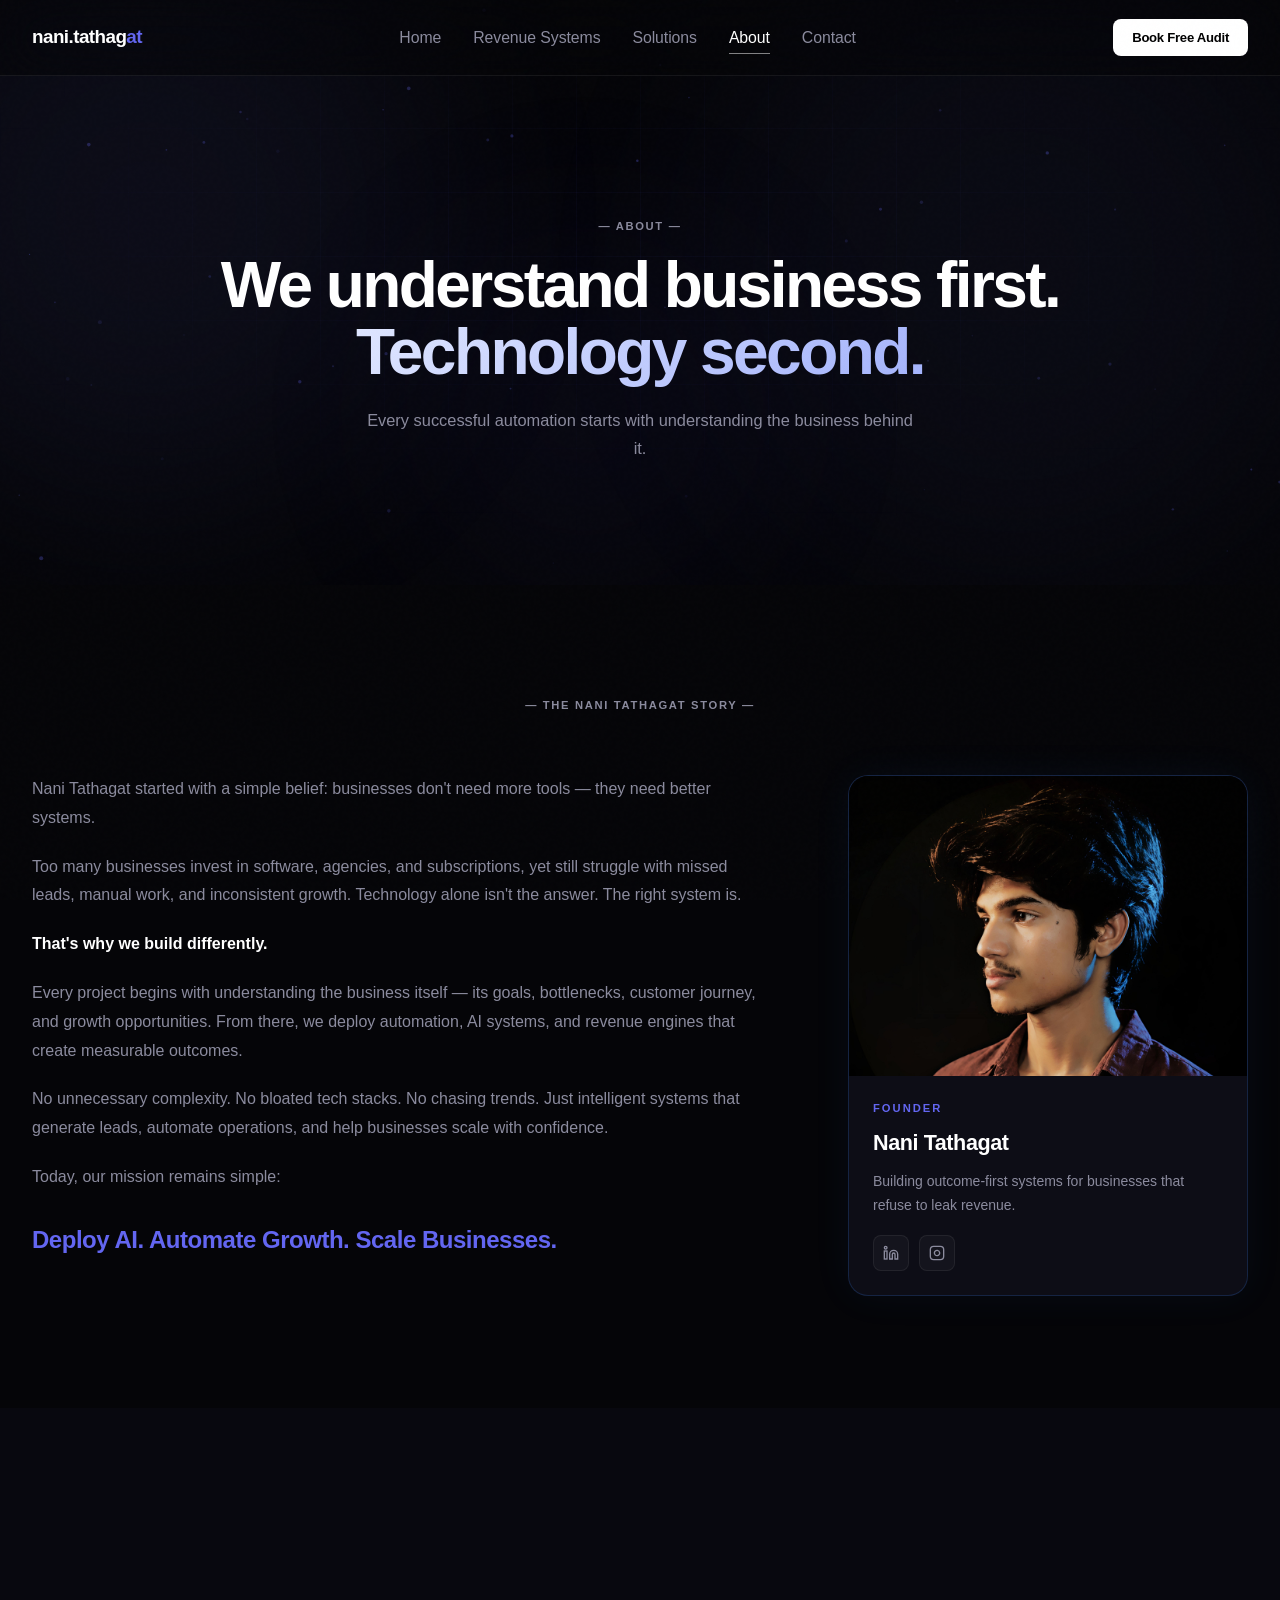
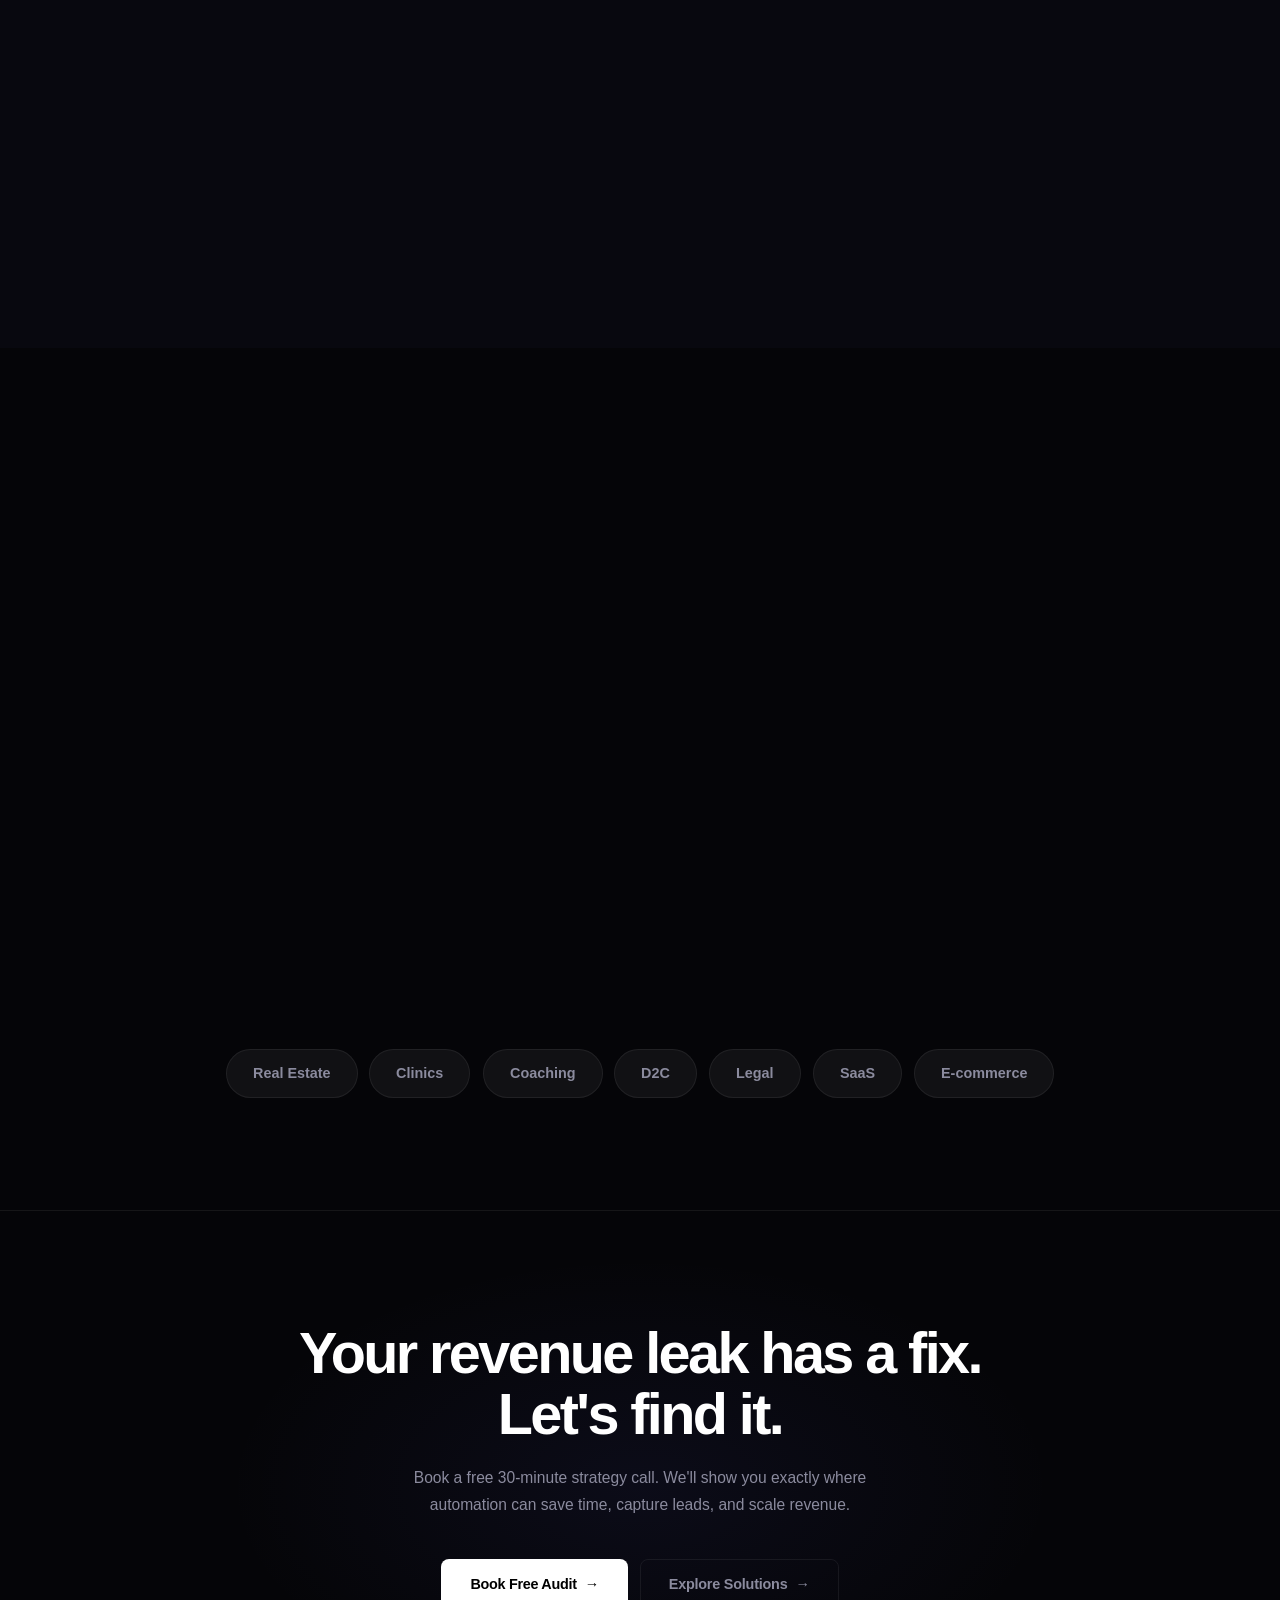
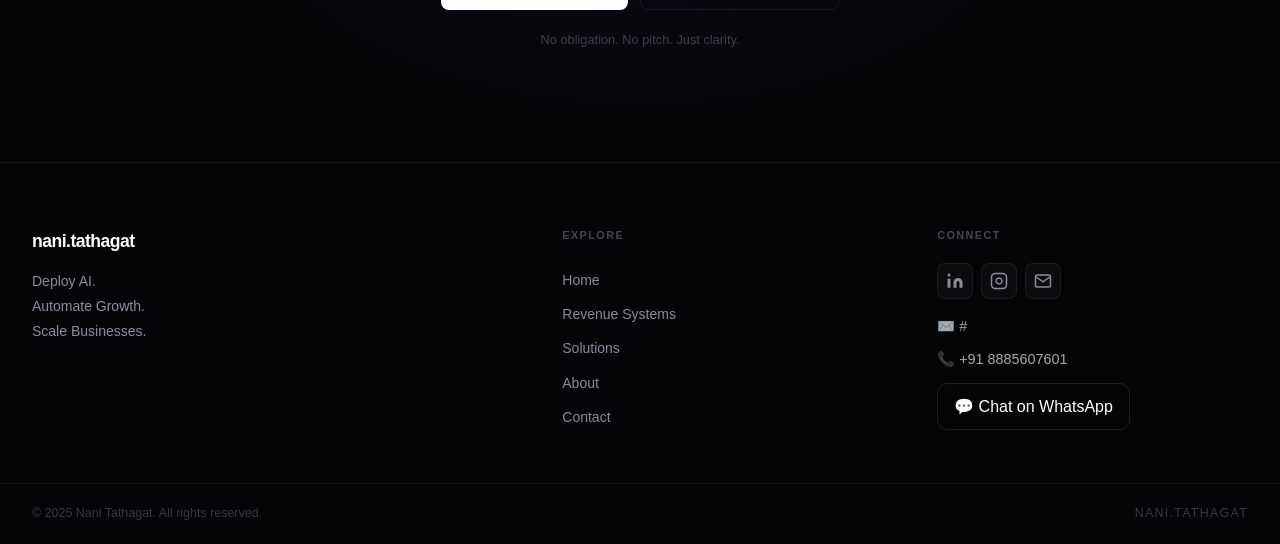
==== about.html @ 71440b8f "first commit" ====
<!DOCTYPE html>
<html lang="en">
<head>
<meta charset="UTF-8">
<meta name="viewport" content="width=device-width, initial-scale=1.0">
<title>About — nani.tathagat</title>
<link rel="stylesheet" href="assets/css/style.css">
<link rel="preconnect" href="https://fonts.googleapis.com">
<link rel="preconnect" href="https://fonts.gstatic.com" crossorigin>
<link href="https://fonts.googleapis.com/css2?family=Space+Grotesk:wght@400;500;600;700&family=Manrope:wght@300;400;500;600;700;800&display=swap" rel="stylesheet">
<style>
.founder-grid{display:grid;grid-template-columns:1fr 400px;gap:80px;align-items:start;margin-top:60px;}
.founder-story p{font-size:1rem;color:var(--muted);line-height:1.8;margin-bottom:20px;}
.founder-story .tagline-statement{font-size:1.5rem;font-weight:900;color:var(--accent);letter-spacing:-0.02em;margin-top:32px;line-height:1.3;}
.founder-card{background:var(--bg-card2);border:1px solid rgba(59,130,246,0.2);border-radius:20px;overflow:hidden;transition:all 0.3s;box-shadow:0 0 40px rgba(59,130,246,0.06);}
.founder-card:hover{border-color:rgba(59,130,246,0.4);box-shadow:0 0 60px rgba(59,130,246,0.12),0 20px 50px rgba(0,0,0,0.5);}
.founder-img-wrap{width:100%;aspect-ratio:1/1;background:linear-gradient(135deg,#0d1629 0%,#0a0a20 100%);display:flex;align-items:center;justify-content:center;position:relative;overflow:hidden;}
.founder-img-placeholder{width:100%;height:100%;display:flex;align-items:center;justify-content:center;background:linear-gradient(145deg,#0f1f3d,#070710);position:relative;}
.founder-img-placeholder::after{content:'';position:absolute;inset:0;background:radial-gradient(ellipse 80% 60% at 50% 70%,rgba(59,130,246,0.15) 0%,transparent 70%);}
.founder-img-placeholder svg{opacity:0.15;color:var(--accent);}
.founder-card-body{padding:24px;}
.founder-role{font-size:0.7rem;font-weight:700;letter-spacing:0.18em;color:var(--accent);margin-bottom:8px;}
.founder-name{font-size:1.35rem;font-weight:900;margin-bottom:10px;letter-spacing:-0.02em;}
.founder-bio{font-size:0.875rem;color:var(--muted);line-height:1.65;margin-bottom:18px;}
.founder-socials{display:flex;gap:10px;}
.philosophy-grid{display:grid;grid-template-columns:repeat(3,1fr);gap:20px;margin-top:48px;}
.philosophy-card{background:var(--bg-card2);border:1px solid var(--border);border-radius:16px;padding:32px;transition:all 0.3s;}
.philosophy-card:hover{border-color:var(--border-blue);transform:translateY(-4px);box-shadow:0 20px 40px rgba(0,0,0,0.4),0 0 30px var(--glow);}
.phil-icon{width:52px;height:52px;background:rgba(59,130,246,0.08);border:1px solid rgba(59,130,246,0.18);border-radius:12px;display:flex;align-items:center;justify-content:center;color:var(--accent);margin-bottom:20px;}
.phil-title{font-size:1.15rem;font-weight:800;margin-bottom:12px;letter-spacing:-0.01em;}
.phil-text{font-size:0.875rem;color:var(--muted);line-height:1.7;}
.build-grid{display:grid;grid-template-columns:repeat(3,1fr);gap:20px;margin-top:48px;}
.build-card{background:var(--bg-card2);border:1px solid var(--border);border-radius:16px;padding:32px;transition:all 0.3s;}
.build-card:hover{border-color:var(--border-blue);transform:translateY(-4px);box-shadow:0 20px 40px rgba(0,0,0,0.4);}
.build-title{font-size:1.15rem;font-weight:800;margin-bottom:14px;letter-spacing:-0.01em;}
.build-text{font-size:0.875rem;color:var(--muted);line-height:1.7;}
.industries-wrap{display:flex;flex-wrap:wrap;gap:12px;justify-content:center;margin-top:40px;}
.industry-pill{padding:12px 26px;background:rgba(255,255,255,0.05);border:1px solid var(--border);border-radius:100px;font-size:0.9rem;font-weight:600;color:var(--muted);transition:all 0.2s;}
.industry-pill:hover{border-color:var(--border-blue);color:#fff;background:rgba(59,130,246,0.08);}
@media(max-width:900px){.founder-grid{grid-template-columns:1fr;gap:40px;}.philosophy-grid,.build-grid{grid-template-columns:1fr;}}
@media(max-width:600px){.philosophy-grid,.build-grid{grid-template-columns:1fr;}}
</style>
</head>
<body>

  <!-- NAVBAR -->
  <nav class="navbar" id="navbar">
    <div class="nav-container">
      <a href="#" class="nav-logo">nani.tathag<span class="logo-o">at</span></a>
      <ul class="nav-links">
        <li><a href="index.html" class="nav-link">Home</a></li>
        <li><a href="revenue-systems.html" class="nav-link">Revenue Systems</a></li>
        <li><a href="solutions.html" class="nav-link">Solutions</a></li>
        <li><a href="about.html" class="nav-link">About</a></li>
        <li><a href="contact.html" class="nav-link">Contact</a></li>
      </ul>
      <div class="nav-right">
        <!-- <button class="theme-toggle" id="themeToggle" aria-label="Toggle theme">
          <svg width="18" height="18" viewBox="0 0 24 24" fill="none" stroke="currentColor" stroke-width="2">
            <circle cx="12" cy="12" r="4"/>
            <path d="M12 2v2M12 20v2M4.93 4.93l1.41 1.41M17.66 17.66l1.41 1.41M2 12h2M20 12h2M6.34 17.66l-1.41 1.41M19.07 4.93l-1.41 1.41"/>
          </svg>
        </button> -->
        <a href="contact.html" class="btn-audit-nav">Book Free Audit</a>
        <button class="hamburger" id="hamburger" aria-label="Menu">
          <span></span><span></span><span></span>
        </button>
      </div>
    </div>
    <div class="mobile-menu" id="mobileMenu">
      <a href="index.html" class="mobile-link">Home</a>
      <a href="revenue-systems.html" class="mobile-link">Revenue Systems</a>
      <a href="solutions.html" class="mobile-link">Solutions</a>
      <a href="about.html" class="mobile-link">About</a>
      <a href="contact.html" class="mobile-link">Contact</a>
    </div>
  </nav>

<section class="hero" style="min-height:65vh;">
  <div class="hero-grid-bg"></div>
  <div class="floating-orb orb1"></div>
  <div class="floating-orb orb2"></div>
  <div class="floating-orb orb3"></div>
  <div class="hero-container" style="grid-template-columns:1fr;text-align:center;padding:100px 32px 80px;">
    <div>
      <p class="section-eyebrow reveal-up" style="--delay:0s;">— ABOUT —</p>
      <h1 class="hero-heading reveal-up" style="--delay:0.1s;text-align:center;max-width:860px;margin:0 auto 20px;">
        We understand business first.<br><span class="gradient-text">Technology second.</span>
      </h1>
      <p class="hero-sub reveal-up" style="--delay:0.2s;text-align:center;max-width:560px;margin:0 auto;">
        Every successful automation starts with understanding the business behind it.
      </p>
    </div>
  </div>
</section>

<section class="problem-section">
  <div class="section-container">
    <p class="section-eyebrow reveal-up" style="--delay:0s;">— THE NANI TATHAGAT STORY —</p>
    <div class="founder-grid">
      <div class="founder-story reveal-left" style="--delay:0.1s;">
        <p>Nani Tathagat started with a simple belief: businesses don't need more tools — they need better systems.</p>
        <p>Too many businesses invest in software, agencies, and subscriptions, yet still struggle with missed leads, manual work, and inconsistent growth. Technology alone isn't the answer. The right system is.</p>
        <p><strong style="color:#fff;">That's why we build differently.</strong></p>
        <p>Every project begins with understanding the business itself — its goals, bottlenecks, customer journey, and growth opportunities. From there, we deploy automation, AI systems, and revenue engines that create measurable outcomes.</p>
        <p>No unnecessary complexity. No bloated tech stacks. No chasing trends. Just intelligent systems that generate leads, automate operations, and help businesses scale with confidence.</p>
        <p style="margin-bottom:8px;">Today, our mission remains simple:</p>
        <p class="tagline-statement">Deploy AI. Automate Growth. Scale Businesses.</p>
      </div>
      <div class="reveal-right" style="--delay:0.2s;">
        <div class="founder-card">

          <div class="founder-img-wrap" style="height:300px;">
  <img 
    src="assets/images/founder.png" 
    alt="Nani Tathagat — Founder" 
    style="width:100%; height:100%; object-fit:cover; object-position:center top; display:block;"
  />
</div>
          <div class="founder-card-body">
            <p class="founder-role">FOUNDER</p>
            <h3 class="founder-name">Nani Tathagat</h3>
            <p class="founder-bio">Building outcome-first systems for businesses that refuse to leak revenue.</p>
            <div class="founder-socials">
              <a href="https://www.linkedin.com/in/nani-tathagat-158829404/" class="social-btn" aria-label="LinkedIn">
                <svg width="16" height="16" viewBox="0 0 24 24" fill="none" stroke="currentColor" stroke-width="2"><path d="M16 8a6 6 0 0 1 6 6v7h-4v-7a2 2 0 0 0-2-2 2 2 0 0 0-2 2v7h-4v-7a6 6 0 0 1 6-6z"/><rect x="2" y="9" width="4" height="12"/><circle cx="4" cy="4" r="2"/></svg>
              </a>
              <a href="https://www.instagram.com/nanl.tathagat" class="social-btn" aria-label="Instagram">
                <svg width="16" height="16" viewBox="0 0 24 24" fill="none" stroke="currentColor" stroke-width="2"><rect x="2" y="2" width="20" height="20" rx="5" ry="5"/><path d="M16 11.37A4 4 0 1 1 12.63 8 4 4 0 0 1 16 11.37z"/><line x1="17.5" y1="6.5" x2="17.51" y2="6.5"/></svg>
              </a>
            </div>
          </div>
        </div>
      </div>
    </div>
  </div>
</section>

<section class="systems-section">
  <div class="section-container">
    <p class="section-eyebrow reveal-up" style="--delay:0s;">— OUR PHILOSOPHY —</p>
    <div class="philosophy-grid">
      <div class="philosophy-card reveal-up" style="--delay:0.1s;">
        <div class="phil-icon">
          <svg width="22" height="22" viewBox="0 0 24 24" fill="none" stroke="currentColor" stroke-width="2"><circle cx="12" cy="12" r="10"/><circle cx="12" cy="12" r="3"/></svg>
        </div>
        <h3 class="phil-title">Outcome-first</h3>
        <p class="phil-text">Every system we build is measured by one thing: the result it creates for your business.</p>
      </div>
      <div class="philosophy-card reveal-up" style="--delay:0.2s;">
        <div class="phil-icon">
          <svg width="22" height="22" viewBox="0 0 24 24" fill="none" stroke="currentColor" stroke-width="2"><circle cx="11" cy="11" r="8"/><line x1="21" y1="21" x2="16.65" y2="16.65"/></svg>
        </div>
        <h3 class="phil-title">Business audit always</h3>
        <p class="phil-text">We understand workflows, bottlenecks, and opportunities before writing a single line of code.</p>
      </div>
      <div class="philosophy-card reveal-up" style="--delay:0.3s;">
        <div class="phil-icon">
          <svg width="22" height="22" viewBox="0 0 24 24" fill="none" stroke="currentColor" stroke-width="2"><polyline points="23 6 13.5 15.5 8.5 10.5 1 18"/><polyline points="17 6 23 6 23 12"/></svg>
        </div>
        <h3 class="phil-title">ROI tracked</h3>
        <p class="phil-text">Time saved. Revenue captured. Costs reduced. We measure what actually moves your business forward.</p>
      </div>
    </div>
  </div>
</section>

<section class="solutions-section">
  <div class="section-container">
    <p class="section-eyebrow reveal-up" style="--delay:0s;">— WHAT WE BUILD —</p>
    <div class="build-grid">
      <div class="build-card reveal-up" style="--delay:0.1s;">
        <div class="card-icon" style="margin-bottom:20px;">
          <svg width="20" height="20" viewBox="0 0 24 24" fill="none" stroke="currentColor" stroke-width="2"><path d="M12 2L2 7l10 5 10-5-10-5z"/><path d="M2 17l10 5 10-5"/><path d="M2 12l10 5 10-5"/></svg>
        </div>
        <h3 class="build-title">Revenue Capture System</h3>
        <p class="build-text">Instant lead response, qualification, and booking automation. Never lose a prospect to a slow follow-up again.</p>
      </div>
      <div class="build-card reveal-up" style="--delay:0.2s;">
        <div class="card-icon" style="margin-bottom:20px;">
          <svg width="20" height="20" viewBox="0 0 24 24" fill="none" stroke="currentColor" stroke-width="2"><rect x="2" y="3" width="20" height="14" rx="2" ry="2"/><line x1="8" y1="21" x2="16" y2="21"/><line x1="12" y1="17" x2="12" y2="21"/></svg>
        </div>
        <h3 class="build-title">Operations Efficiency System</h3>
        <p class="build-text">Automated workflows that save hours every week. Connect your tools and eliminate manual data entry permanently.</p>
      </div>
      <div class="build-card reveal-up" style="--delay:0.3s;">
        <div class="card-icon" style="margin-bottom:20px;">
          <svg width="20" height="20" viewBox="0 0 24 24" fill="none" stroke="currentColor" stroke-width="2"><path d="M21 16V8a2 2 0 0 0-1-1.73l-7-4a2 2 0 0 0-2 0l-7 4A2 2 0 0 0 3 8v8a2 2 0 0 0 1 1.73l7 4a2 2 0 0 0 2 0l7-4A2 2 0 0 0 21 16z"/></svg>
        </div>
        <h3 class="build-title">Digital Salesman</h3>
        <p class="build-text">High-converting websites connected directly to automated pipelines. Your site works 24/7 to capture and qualify leads.</p>
      </div>
    </div>
  </div>
</section>

<section class="why-section">
  <div class="section-container">
    <p class="section-eyebrow reveal-up" style="--delay:0s;">— INDUSTRIES WE WORK WITH —</p>
    <div class="industries-wrap">
      <span class="industry-pill reveal-up" style="--delay:0.05s;">Real Estate</span>
      <span class="industry-pill reveal-up" style="--delay:0.1s;">Clinics</span>
      <span class="industry-pill reveal-up" style="--delay:0.15s;">Coaching</span>
      <span class="industry-pill reveal-up" style="--delay:0.2s;">D2C</span>
      <span class="industry-pill reveal-up" style="--delay:0.25s;">Legal</span>
      <span class="industry-pill reveal-up" style="--delay:0.3s;">SaaS</span>
      <span class="industry-pill reveal-up" style="--delay:0.35s;">E-commerce</span>
    </div>
  </div>
</section>

<section class="cta-section">
  <div class="cta-orb"></div>
  <div class="section-container">
    <div class="cta-inner">
      <h2 class="cta-heading reveal-up" style="--delay:0s;">Your revenue leak has a fix.<br>Let's find it.</h2>
      <p class="cta-sub reveal-up" style="--delay:0.1s;">Book a free 30-minute strategy call. We'll show you exactly where automation can save time, capture leads, and scale revenue.</p>
      <div class="cta-btns reveal-up" style="--delay:0.2s;">
        <a href="contact.html" class="btn-cta-primary">Book Free Audit <span class="btn-arrow">→</span></a>
        <a href="solutions.html" class="btn-cta-secondary">Explore Solutions <span class="btn-arrow">→</span></a>
      </div>
      <p class="cta-note reveal-up" style="--delay:0.3s;">No obligation. No pitch. Just clarity.</p>
    </div>
  </div>
</section>

<footer class="footer">
  <div class="footer-top">
    <div>
      <p class="footer-logo">nani.tathagat</p>
      <p class="footer-tagline">Deploy AI.<br>Automate Growth.<br>Scale Businesses.</p>
    </div>
    <div>
      <p class="footer-nav-label">EXPLORE</p>
      <nav class="footer-nav">
        <a href="index.html">Home</a>
        <a href="revenue-systems.html">Revenue Systems</a>
        <a href="solutions.html">Solutions</a>
        <a href="about.html">About</a>
        <a href="contact.html">Contact</a>
      </nav>
    </div>
    <div class="footer-connect">
        <div class="footer-nav-label">CONNECT</div>
        <div class="footer-social">
          <a href="https://www.linkedin.com/in/nani-tathagat-158829404/" class="social-btn" aria-label="LinkedIn">
            <svg width="18" height="18" fill="currentColor" viewBox="0 0 24 24">
              <path d="M16 8a6 6 0 0 1 6 6v7h-4v-7a2 2 0 0 0-2-2 2 2 0 0 0-2 2v7h-4v-7a6 6 0 0 1 6-6z" />
              <rect x="2" y="9" width="4" height="12" />
              <circle cx="4" cy="4" r="2" />
            </svg>
          </a>
          <a href="https://www.instagram.com/nanl.tathagat" class="social-btn" aria-label="Instagram">
            <svg width="18" height="18" fill="none" stroke="currentColor" stroke-width="2" viewBox="0 0 24 24">
              <rect x="2" y="2" width="20" height="20" rx="5" ry="5" />
              <path d="M16 11.37A4 4 0 1 1 12.63 8 4 4 0 0 1 16 11.37z" />
              <line x1="17.5" y1="6.5" x2="17.51" y2="6.5" />
            </svg>
          </a>
          <a href="mailto:hello@nanitathagat.com" class="social-btn" aria-label="Email">
            <svg width="18" height="18" fill="none" stroke="currentColor" stroke-width="2" viewBox="0 0 24 24">
              <path d="M4 4h16c1.1 0 2 .9 2 2v12c0 1.1-.9 2-2 2H4c-1.1 0-2-.9-2-2V6c0-1.1.9-2 2-2z" />
              <polyline points="22,6 12,13 2,6" />
            </svg>
          </a>
        </div>
        <p class="footer-email">
          ✉️ #
        </p>

        <p class="footer-phone">
          <a href="tel:+918885607601">
            📞 +91 8885607601
          </a>
        </p>

        <a href="https://wa.me/6303310449" target="_blank" class="footer-whatsapp">
          💬 Chat on WhatsApp
        </a>
      </div>
  </div>
  <div class="footer-bottom">
    <p>© 2025 Nani Tathagat. All rights reserved.</p>
    <p class="footer-bottom-right">NANI.TATHAGAT</p>
  </div>
</footer>

<script>
(function(){
  const navbar=document.getElementById('navbar');
  window.addEventListener('scroll',()=>{navbar.classList.toggle('scrolled',window.scrollY>20);});

  const hamburger=document.getElementById('hamburger');
  const mobileMenu=document.getElementById('mobileMenu');
  hamburger.addEventListener('click',()=>{mobileMenu.classList.toggle('open');});

  const observer=new IntersectionObserver((entries)=>{
    entries.forEach(e=>{if(e.isIntersecting)e.target.classList.add('revealed');});
  },{threshold:0.12});
  document.querySelectorAll('.reveal-up,.reveal-left,.reveal-right').forEach(el=>observer.observe(el));
})();
</script>
<script src="/js/script.js"></script>
  <script src="/js/animations.js"></script>

</body>
</html>
---- assets/css/style.css ----
/* ===== RESET & BASE ===== */
*,
*::before,
*::after {
  box-sizing: border-box;
  margin: 0;
  padding: 0;
}

@import url('https://fonts.googleapis.com/css2?family=Syne:wght@400;500;600;700;800&family=DM+Sans:ital,opsz,wght@0,9..40,300;0,9..40,400;0,9..40,500;0,9..40,600;1,9..40,400&display=swap');

:root {
  --bg: #050508;
  --bg-card: #08080f;
  --bg-card2: #0d0d16;
  --accent: #6366F1;
  --accent2: #6366f1;
  --accent-rgb: 99, 102, 241;
  --text: #FFFFFF;
  --muted: #8b8b9e;
  --muted-bright: #a1a1b4;
  --border: rgba(255, 255, 255, 0.065);
  --border-blue: rgba(99, 102, 241, 0.2);
  --glow: rgba(99, 102, 241, 0.06);
  --font: 'DM Sans', -apple-system, BlinkMacSystemFont, 'Segoe UI', sans-serif;
  --font-display: 'Syne', var(--font);
  --radius-sm: 8px;
  --radius-md: 12px;
  --radius-lg: 16px;
  --shadow-card: 0 1px 2px rgba(0, 0, 0, 0.5), 0 8px 32px rgba(0, 0, 0, 0.35), inset 0 1px 0 rgba(255, 255, 255, 0.04);
  --shadow-hover: 0 2px 8px rgba(0, 0, 0, 0.6), 0 20px 48px rgba(0, 0, 0, 0.45), 0 0 0 1px rgba(99, 102, 241, 0.08), inset 0 1px 0 rgba(255, 255, 255, 0.06);
  --transition: 0.22s cubic-bezier(0.4, 0, 0.2, 1);
  --transition-spring: 0.4s cubic-bezier(0.34, 1.56, 0.64, 1);
}

html {
  scroll-behavior: smooth;
  font-size: 16px;
}

body {
  background: var(--bg);
  color: var(--text);
  font-family: var(--font);
  line-height: 1.6;
  overflow-x: hidden;
  -webkit-font-smoothing: antialiased;
  -moz-osx-font-smoothing: grayscale;
}

a {
  text-decoration: none;
  color: inherit;
}

ul {
  list-style: none;
}

/* ===== SCROLLBAR ===== */
::-webkit-scrollbar {
  width: 3px;
}

::-webkit-scrollbar-track {
  background: transparent;
}

::-webkit-scrollbar-thumb {
  background: rgba(99, 102, 241, 0.18);
  border-radius: 2px;
}

::-webkit-scrollbar-thumb:hover {
  background: rgba(99, 102, 241, 0.3);
}

/* ===== NOISE TEXTURE OVERLAY ===== */
body::before {
  content: '';
  position: fixed;
  inset: 0;
  z-index: 9999;
  pointer-events: none;
  background-image: url("data:image/svg+xml,%3Csvg viewBox='0 0 256 256' xmlns='http://www.w3.org/2000/svg'%3E%3Cfilter id='noise'%3E%3CfeTurbulence type='fractalNoise' baseFrequency='0.9' numOctaves='4' stitchTiles='stitch'/%3E%3C/filter%3E%3Crect width='100%25' height='100%25' filter='url(%23noise)' opacity='0.03'/%3E%3C/svg%3E");
  opacity: 0.4;
}

/* ===== NAVBAR ===== */
.navbar {
  position: fixed;
  top: 0;
  left: 0;
  right: 0;
  z-index: 1000;
  height: 76px;
  background: rgba(5, 5, 8, 0.6);
  backdrop-filter: blur(28px) saturate(1.6);
  -webkit-backdrop-filter: blur(28px) saturate(1.6);
  border-bottom: 1px solid var(--border);
  transition: background var(--transition), border-color var(--transition), box-shadow var(--transition);
}

.navbar.scrolled {
  background: rgba(5, 5, 8, 0.92);
  border-bottom-color: rgba(255, 255, 255, 0.09);
  box-shadow: 0 1px 0 rgba(255, 255, 255, 0.04), 0 4px 24px rgba(0, 0, 0, 0.4);
}

.nav-container {
  max-width: 1280px;
  margin: 0 auto;
  height: 100%;
  padding: 0 32px;
  display: flex;
  align-items: center;
  gap: 0;
}

.nav-logo {
  font-family: var(--font-display);
  font-size: 1.18rem;
  font-weight: 700;
  letter-spacing: -0.03em;
  color: #fff;
  flex-shrink: 0;
  transition: opacity var(--transition);
}

.nav-logo:hover {
  opacity: 0.8;
}

.logo-o {
  color: var(--accent2);
}

.nav-links {
  display: flex;
  align-items: center;
  gap: 2px;
  margin: 0 auto;
}

.nav-link {
  font-size: 0.99rem;
  font-weight: 500;
  color: var(--muted);
  position: relative;
  padding: 7px 15px;
  border-radius: var(--radius-sm);
  transition: color var(--transition), background var(--transition);
  letter-spacing: -0.005em;
}

.nav-link::after {
  content: '';
  position: absolute;
  bottom: -1px;
  left: 15px;
  right: 15px;
  height: 1px;
  background: rgba(255, 255, 255, 0.5);
  transform: scaleX(0);
  transform-origin: center;
  transition: transform 0.25s cubic-bezier(0.4, 0, 0.2, 1);
}

.nav-link:hover,
.nav-link.active {
  color: #fff;
}

.nav-link:hover {
  background: rgba(255, 255, 255, 0.048);
}

.nav-link.active::after,
.nav-link:hover::after {
  transform: scaleX(1);
}

.nav-right {
  display: flex;
  align-items: center;
  gap: 10px;
  flex-shrink: 0;
}

.theme-toggle {
  width: 34px;
  height: 34px;
  background: transparent;
  border: 1px solid var(--border);
  border-radius: var(--radius-sm);
  display: flex;
  align-items: center;
  justify-content: center;
  cursor: pointer;
  color: var(--muted);
  transition: all var(--transition);
}

.theme-toggle:hover {
  background: rgba(255, 255, 255, 0.05);
  color: #fff;
  border-color: rgba(255, 255, 255, 0.14);
}

.btn-audit-nav {
  padding: 7px 18px;
  background: #fff;
  color: #000;
  border-radius: var(--radius-sm);
  font-size: 0.82rem;
  font-weight: 600;
  letter-spacing: -0.02em;
  transition: all var(--transition);
  border: 1px solid rgba(255, 255, 255, 0.9);
  position: relative;
  overflow: hidden;
}

.btn-audit-nav::before {
  content: '';
  position: absolute;
  inset: 0;
  background: rgba(0, 0, 0, 0.06);
  opacity: 0;
  transition: opacity var(--transition);
}

.btn-audit-nav:hover {
  background: rgba(255, 255, 255, 0.92);
}

.btn-audit-nav:hover::before {
  opacity: 1;
}

.hamburger {
  display: none;
  flex-direction: column;
  gap: 5px;
  cursor: pointer;
  background: none;
  border: none;
  padding: 4px;
}

.hamburger span {
  display: block;
  width: 20px;
  height: 1.5px;
  background: rgba(255, 255, 255, 0.65);
  border-radius: 1px;
  transition: all 0.25s;
}

.mobile-menu {
  display: none;
  flex-direction: column;
  padding: 12px 24px 20px;
  background: rgba(5, 5, 8, 0.98);
  border-top: 1px solid var(--border);
}

.mobile-menu.open {
  display: flex;
}

.mobile-link {
  padding: 11px 0;
  font-size: 0.95rem;
  font-weight: 500;
  color: var(--muted);
  border-bottom: 1px solid var(--border);
  transition: color var(--transition);
}

.mobile-link:hover {
  color: #fff;
}

/* ===== HERO ===== */
.hero {
  min-height: 100vh;
  display: flex;
  align-items: center;
  position: relative;
  overflow: hidden;
  padding-top: 76px;
  background: var(--bg);
}

.hero-grid-bg {
  position: absolute;
  inset: 0;
  background-image:
    linear-gradient(rgba(99, 102, 241, 0.04) 1px, transparent 1px),
    linear-gradient(90deg, rgba(99, 102, 241, 0.04) 1px, transparent 1px);
  background-size: 64px 64px;
  mask-image: radial-gradient(ellipse 80% 75% at 50% 40%, black 10%, transparent 72%);
  -webkit-mask-image: radial-gradient(ellipse 80% 75% at 50% 40%, black 10%, transparent 72%);
  animation: gridShift 20s ease-in-out infinite;
}

@keyframes gridShift {

  0%,
  100% {
    background-position: 0 0;
    opacity: 1;
  }

  50% {
    background-position: 4px 4px;
    opacity: 0.7;
  }
}

.floating-orb {
  position: absolute;
  border-radius: 50%;
  filter: blur(110px);
  opacity: 0.08;
  pointer-events: none;
  animation: floatOrb 12s ease-in-out infinite;
  will-change: transform;
}

.orb1 {
  width: 600px;
  height: 600px;
  background: radial-gradient(circle, #818cf8, #6366f1);
  top: -15%;
  left: -12%;
  animation-delay: 0s;
}

.orb2 {
  width: 650px;
  height: 650px;
  background: radial-gradient(circle, #818cf8, #6366f1);
  top: -10%;
  right: -5%;
  animation-delay: -5s;
  opacity: 0.06;
}

.orb3 {
  width: 350px;
  height: 350px;
  background: radial-gradient(circle, #6366f1, #4f46e5);
  bottom: 0%;
  left: 32%;
  animation-delay: -10s;
}

@keyframes floatOrb {

  0%,
  100% {
    transform: translateY(0px) scale(1);
  }

  33% {
    transform: translateY(-20px) scale(1.02);
  }

  66% {
    transform: translateY(12px) scale(0.98);
  }
}

.hero-container {
  max-width: 1360px;
  margin: 0 auto;
  padding: 64px 48px 64px 56px;
  display: grid;
  grid-template-columns: 45fr 55fr;
  align-items: center;
  gap: 32px;
  width: 100%;
}

.hero-label {
  display: inline-flex;
  align-items: center;
  gap: 8px;
  font-size: 0.7rem;
  font-weight: 600;
  letter-spacing: 0.13em;
  color: var(--muted);
  margin-bottom: 28px;
  padding: 6px 14px 6px 8px;
  background: rgba(255, 255, 255, 0.03);
  border: 1px solid rgba(255, 255, 255, 0.08);
  border-radius: 100px;
  width: fit-content;
  backdrop-filter: blur(8px);
}

.label-dot {
  width: 6px;
  height: 6px;
  border-radius: 50%;
  background: #22c55e;
  flex-shrink: 0;
  animation: pulse 2.5s ease-in-out infinite;
  box-shadow: 0 0 6px rgba(34, 197, 94, 0.5);
}

@keyframes pulse {

  0%,
  100% {
    opacity: 1;
    box-shadow: 0 0 0 0 rgba(34, 197, 94, 0.4), 0 0 6px rgba(34, 197, 94, 0.5);
  }

  50% {
    opacity: 0.8;
    box-shadow: 0 0 0 5px rgba(34, 197, 94, 0), 0 0 10px rgba(34, 197, 94, 0.3);
  }
}

.hero-heading {
  font-family: var(--font-display);
  font-size: clamp(2.7rem, 5vw, 4.4rem);
  font-weight: 800;
  line-height: 1.05;
  letter-spacing: -0.04em;
  margin-bottom: 24px;
  color: #fff;
}

.gradient-text {
  background: linear-gradient(135deg, #e0e7ff 0%, #a5b4fc 35%, #c7d2fe 65%, #f0f0ff 100%);
  background-size: 300%;
  -webkit-background-clip: text;
  -webkit-text-fill-color: transparent;
  background-clip: text;
  animation: shimmer 8s linear infinite;
}

@keyframes shimmer {
  0% {
    background-position: 0% 50%;
  }

  100% {
    background-position: 300% 50%;
  }
}

.hero-sub {
  font-size: 1.025rem;
  color: var(--muted);
  line-height: 1.72;
  margin-bottom: 36px;
  max-width: 480px;
  font-weight: 400;
}

.hero-btns {
  display: flex;
  gap: 12px;
  flex-wrap: wrap;
}

/* Hero trust strip */
.hero-meta {
  display: flex;
  align-items: center;
  gap: 20px;
  margin-top: 28px;
  flex-wrap: wrap;
}

.hero-meta-divider {
  width: 1px;
  height: 28px;
  background: rgba(255, 255, 255, 0.08);
  flex-shrink: 0;
}

.hero-stat {
  display: flex;
  flex-direction: column;
  gap: 1px;
}

.hero-stat-value {
  font-family: var(--font-display);
  font-size: 1.1rem;
  font-weight: 700;
  color: #fff;
  letter-spacing: -0.03em;
  line-height: 1;
}

.hero-stat-label {
  font-size: 0.68rem;
  font-weight: 500;
  color: var(--muted);
  letter-spacing: 0.04em;
  text-transform: uppercase;
}

/* Diagram status chips */
.diagram-chips {
  position: absolute;
  top: 6%;
  right: -2%;
  display: flex;
  flex-direction: column;
  gap: 8px;
  z-index: 5;
  pointer-events: none;
}

.diagram-chip {
  display: flex;
  align-items: center;
  gap: 7px;
  padding: 6px 12px 6px 8px;
  background: rgba(8, 8, 16, 0.88);
  border: 1px solid rgba(99, 102, 241, 0.16);
  border-radius: 100px;
  backdrop-filter: blur(12px);
  white-space: nowrap;
}

.diagram-chip-dot {
  width: 5px;
  height: 5px;
  border-radius: 50%;
  background: #22c55e;
  flex-shrink: 0;
  animation: pulse 2.5s ease-in-out infinite;
  box-shadow: 0 0 5px rgba(34, 197, 94, 0.5);
}

.diagram-chip-dot.orange {
  background: #f59e0b;
  box-shadow: 0 0 5px rgba(245, 158, 11, 0.5);
  animation-delay: -1.2s;
}

.diagram-chip span {
  font-size: 0.65rem;
  font-weight: 600;
  color: rgba(255, 255, 255, 0.6);
  letter-spacing: 0.06em;
  text-transform: uppercase;
}


/* ===== BUTTONS ===== */
.btn-primary {
  display: inline-flex;
  align-items: center;
  gap: 8px;
  padding: 12px 24px;
  background: #fff;
  color: #000;
  border-radius: var(--radius-sm);
  font-weight: 600;
  font-size: 0.875rem;
  transition: all 0.25s cubic-bezier(0.4, 0, 0.2, 1);
  border: 1px solid rgba(255, 255, 255, 0.9);
  letter-spacing: -0.02em;
  position: relative;
  overflow: hidden;
}

.btn-primary::after {
  content: '';
  position: absolute;
  inset: 0;
  background: linear-gradient(135deg, rgba(255, 255, 255, 0.15) 0%, transparent 60%);
  opacity: 0;
  transition: opacity 0.25s;
}

.btn-primary:hover {
  background: rgba(255, 255, 255, 0.92);
  transform: translateY(-2px);
  box-shadow: 0 6px 24px rgba(0, 0, 0, 0.35), 0 0 0 1px rgba(255, 255, 255, 0.15);
}

.btn-primary:hover::after {
  opacity: 1;
}

.btn-primary:active {
  transform: translateY(0) scale(0.97);
}

.btn-arrow {
  font-size: 0.9rem;
  transition: transform 0.25s cubic-bezier(0.34, 1.56, 0.64, 1);
  display: inline-block;
}

.btn-primary:hover .btn-arrow {
  transform: translateX(4px);
}

.btn-secondary {
  display: inline-flex;
  align-items: center;
  padding: 12px 24px;
  background: transparent;
  color: var(--muted);
  border: 1px solid var(--border);
  border-radius: var(--radius-sm);
  font-weight: 500;
  font-size: 0.875rem;
  transition: all 0.25s cubic-bezier(0.4, 0, 0.2, 1);
  letter-spacing: -0.015em;
}

.btn-secondary:hover {
  border-color: rgba(255, 255, 255, 0.18);
  color: #fff;
  background: rgba(255, 255, 255, 0.04);
  transform: translateY(-2px);
  box-shadow: 0 4px 16px rgba(0, 0, 0, 0.25);
}

/*  ===========new code start === */

/*====================================
      CORE VARS — matches your site exactly
    =====================================*/
*,
*::before,
*::after {
  box-sizing: border-box;
  margin: 0;
  padding: 0;
}

:root {
  --bg: #050508;
  --bg-card: #08080f;
  --accent: #6366F1;
  --accent-rgb: 99, 102, 241;
  --text: #FFFFFF;
  --muted: #8b8b9e;
  --border: rgba(255, 255, 255, 0.065);
  --font: 'DM Sans', sans-serif;
  --font-display: 'Syne', var(--font);
}

html,
body {
  background: var(--bg);
  color: var(--text);
  font-family: var(--font);
  overflow-x: hidden;
}

/*====================================
      PREVIEW SHELL (remove in production)
    =====================================*/
.preview-label {
  text-align: center;
  padding: 12px;
  font-size: 0.7rem;
  letter-spacing: 0.12em;
  color: rgba(99, 102, 241, 0.5);
  border-bottom: 1px solid rgba(99, 102, 241, 0.1);
  font-family: var(--font-display);
}

/*====================================
      HERO SECTION
    =====================================*/
.hero {
  min-height: 100vh;
  display: flex;
  align-items: center;
  position: relative;
  overflow: hidden;
  padding-top: 76px;
  background: var(--bg);
}

/* Grid background */
.hero-grid-bg {
  position: absolute;
  inset: 0;
  background-image:
    linear-gradient(rgba(99, 102, 241, 0.04) 1px, transparent 1px),
    linear-gradient(90deg, rgba(99, 102, 241, 0.04) 1px, transparent 1px);
  background-size: 64px 64px;
  mask-image: radial-gradient(ellipse 80% 75% at 50% 40%, black 10%, transparent 72%);
  -webkit-mask-image: radial-gradient(ellipse 80% 75% at 50% 40%, black 10%, transparent 72%);
  animation: gridShift 20s ease-in-out infinite;
}

@keyframes gridShift {

  0%,
  100% {
    background-position: 0 0;
    opacity: 1;
  }

  50% {
    background-position: 4px 4px;
    opacity: 0.7;
  }
}

/* Ambient orbs */
.floating-orb {
  position: absolute;
  border-radius: 50%;
  filter: blur(110px);
  pointer-events: none;
  animation: floatOrb 12s ease-in-out infinite;
}

.orb1 {
  width: 600px;
  height: 600px;
  background: radial-gradient(circle, #818cf8, #6366f1);
  top: -15%;
  left: -12%;
  opacity: 0.07;
  animation-delay: 0s;
}

.orb2 {
  width: 650px;
  height: 650px;
  background: radial-gradient(circle, #818cf8, #6366f1);
  top: -10%;
  right: -5%;
  opacity: 0.05;
  animation-delay: -5s;
}

.orb3 {
  width: 350px;
  height: 350px;
  background: radial-gradient(circle, #6366f1, #4f46e5);
  bottom: 0;
  left: 32%;
  opacity: 0.06;
  animation-delay: -10s;
}

@keyframes floatOrb {

  0%,
  100% {
    transform: translateY(0px) scale(1);
  }

  33% {
    transform: translateY(-20px) scale(1.02);
  }

  66% {
    transform: translateY(12px) scale(0.98);
  }
}

/* Layout */
.hero-container {
  max-width: 1360px;
  margin: 0 auto;
  padding: 64px 48px 64px 56px;
  display: grid;
  grid-template-columns: 45fr 55fr;
  align-items: center;
  gap: 24px;
  width: 100%;
  position: relative;
  z-index: 1;
}

/*====================================
      LEFT SIDE — unchanged from your site
    =====================================*/
.hero-label {
  display: inline-flex;
  align-items: center;
  gap: 8px;
  font-size: 0.7rem;
  font-weight: 600;
  letter-spacing: 0.13em;
  color: var(--muted);
  margin-bottom: 28px;
  padding: 6px 14px 6px 8px;
  background: rgba(255, 255, 255, 0.03);
  border: 1px solid rgba(255, 255, 255, 0.08);
  border-radius: 100px;
  width: fit-content;
  backdrop-filter: blur(8px);
}

.label-dot {
  width: 6px;
  height: 6px;
  border-radius: 50%;
  background: #22c55e;
  flex-shrink: 0;
  animation: labelPulse 2.5s ease-in-out infinite;
  box-shadow: 0 0 6px rgba(34, 197, 94, 0.5);
}

@keyframes labelPulse {

  0%,
  100% {
    box-shadow: 0 0 0 0 rgba(34, 197, 94, 0.4), 0 0 6px rgba(34, 197, 94, 0.5);
  }

  50% {
    box-shadow: 0 0 0 5px rgba(34, 197, 94, 0), 0 0 10px rgba(34, 197, 94, 0.3);
  }
}

.hero-heading {
  font-family: var(--font-display);
  font-size: clamp(2.7rem, 5vw, 4.4rem);
  font-weight: 800;
  line-height: 1.05;
  letter-spacing: -0.04em;
  margin-bottom: 24px;
  color: #fff;
}

.gradient-text {
  background: linear-gradient(135deg, #e0e7ff 0%, #a5b4fc 35%, #c7d2fe 65%, #f0f0ff 100%);
  background-size: 300%;
  -webkit-background-clip: text;
  -webkit-text-fill-color: transparent;
  background-clip: text;
  animation: shimmer 8s linear infinite;
}

@keyframes shimmer {
  0% {
    background-position: 0% 50%;
  }

  100% {
    background-position: 300% 50%;
  }
}

.hero-sub {
  font-size: 1.025rem;
  color: var(--muted);
  line-height: 1.72;
  margin-bottom: 36px;
  max-width: 480px;
  font-weight: 400;
}

.hero-btns {
  display: flex;
  gap: 12px;
  flex-wrap: wrap;
}

.btn-primary {
  display: inline-flex;
  align-items: center;
  gap: 8px;
  padding: 12px 24px;
  background: #fff;
  color: #000;
  border-radius: 8px;
  font-weight: 600;
  font-size: 0.875rem;
  border: 1px solid rgba(255, 255, 255, 0.9);
  letter-spacing: -0.02em;
  transition: all 0.25s;
  cursor: pointer;
}

.btn-primary:hover {
  background: rgba(255, 255, 255, 0.92);
  transform: translateY(-2px);
}

.btn-secondary {
  display: inline-flex;
  align-items: center;
  padding: 12px 24px;
  background: transparent;
  color: var(--muted);
  border: 1px solid var(--border);
  border-radius: 8px;
  font-weight: 500;
  font-size: 0.875rem;
  transition: all 0.25s;
  cursor: pointer;
}

.btn-secondary:hover {
  border-color: rgba(255, 255, 255, 0.18);
  color: #fff;
  transform: translateY(-2px);
}

.hero-meta {
  display: flex;
  align-items: center;
  gap: 20px;
  margin-top: 28px;
  flex-wrap: wrap;
}

.hero-meta-divider {
  width: 1px;
  height: 28px;
  background: rgba(255, 255, 255, 0.08);
}

.hero-stat {
  display: flex;
  flex-direction: column;
  gap: 1px;
}

.hero-stat-value {
  font-family: var(--font-display);
  font-size: 1.1rem;
  font-weight: 700;
  color: #fff;
  letter-spacing: -0.03em;
  line-height: 1;
}

.hero-stat-label {
  font-size: 0.68rem;
  font-weight: 500;
  color: var(--muted);
  letter-spacing: 0.04em;
  text-transform: uppercase;
}

/*====================================
      RIGHT SIDE — THE NEW PREMIUM GRAPHIC
    =====================================*/
.hero-right {
  display: flex;
  justify-content: center;
  align-items: center;
  position: relative;
}

.hero-right::before {
  content: '';
  position: absolute;
  inset: -10% -5%;
  background: radial-gradient(ellipse 70% 60% at 55% 50%, rgba(99, 102, 241, 0.09) 0%, transparent 70%);
  pointer-events: none;
  z-index: 0;
}

/* Outer wrapper */
.os-graphic {
  position: relative;
  width: 100%;
  max-width: 660px;
  z-index: 1;
}

/* Status chips — top right */
.diagram-chips {
  position: absolute;
  top: 2%;
  right: 0%;
  display: flex;
  flex-direction: column;
  gap: 8px;
  z-index: 10;
  pointer-events: none;
}

.diagram-chip {
  display: flex;
  align-items: center;
  gap: 7px;
  padding: 6px 12px 6px 8px;
  background: rgba(8, 8, 16, 0.9);
  border: 1px solid rgba(99, 102, 241, 0.18);
  border-radius: 100px;
  backdrop-filter: blur(16px);
  white-space: nowrap;
}

.chip-dot {
  width: 5px;
  height: 5px;
  border-radius: 50%;
  flex-shrink: 0;
  animation: chipPulse 2.5s ease-in-out infinite;
}

.chip-dot.green {
  background: #22c55e;
  box-shadow: 0 0 5px rgba(34, 197, 94, 0.6);
}

.chip-dot.amber {
  background: #f59e0b;
  box-shadow: 0 0 5px rgba(245, 158, 11, 0.6);
  animation-delay: -1.2s;
}

@keyframes chipPulse {

  0%,
  100% {
    opacity: 1;
  }

  50% {
    opacity: 0.55;
  }
}

.diagram-chip span {
  font-size: 0.63rem;
  font-weight: 600;
  color: rgba(255, 255, 255, 0.55);
  letter-spacing: 0.08em;
  text-transform: uppercase;
  font-family: var(--font);
}

/* Canvas container */
.os-canvas-wrap {
  position: relative;
  width: 100%;
  padding-bottom: 95%;
  /* aspect ratio ~1:0.95 */
}

/* The main canvas */
#osCanvas {
  position: absolute;
  inset: 0;
  width: 100%;
  height: 100%;
}

/* Revenue leak badge */
.leak-badge {
  position: absolute;
  bottom: 14%;
  left: 50%;
  transform: translateX(-50%);
  background: rgba(8, 8, 15, 0.96);
  border: 1px solid rgba(239, 68, 68, 0.3);
  color: #f87171;
  font-size: 0.62rem;
  font-weight: 700;
  letter-spacing: 0.12em;
  padding: 5px 14px;
  border-radius: 6px;
  font-family: var(--font-display);
  opacity: 0;
  box-shadow: 0 0 0 rgba(239, 68, 68, 0);
  transition: opacity 0.4s, box-shadow 0.4s;
  pointer-events: none;
  z-index: 8;
  white-space: nowrap;
}

.leak-badge.visible {
  opacity: 1;
  box-shadow: 0 0 24px rgba(239, 68, 68, 0.18);
}

/*====================================
      MOBILE
    =====================================*/
@media (max-width: 768px) {
  .hero-container {
    grid-template-columns: 1fr;
    gap: 48px;
    padding: 80px 24px;
  }

  .hero-right {
    display: none;
  }

  .hero-sub {
    max-width: 100%;
  }

  .hero-meta {
    display: none;
  }
}

/*  ===========new code end === */

/* ===== INDUSTRIES BAR ===== */
.industries-bar {
  border-top: 1px solid var(--border);
  border-bottom: 1px solid var(--border);
  padding: 0;
  overflow: hidden;
  background: var(--bg);
}

.industries-label{
  display:flex;
  align-items:center;
  justify-content:center;
  gap:16px;

  font-size:.75rem;
  font-weight:600;
  letter-spacing:.2em;
  text-transform:uppercase;

  color: rgba(129,140,248,.75);

  padding:18px 0 12px;
}

.industries-label span{
  width:60px;
  height:1px;

  background:rgba(255,255,255,.15);
}

.industries-track-wrap {
  overflow: hidden;
  padding: 14px 0 18px;
  mask-image: linear-gradient(to right, transparent, black 12%, black 88%, transparent);
}

.industries-track {
  display: flex;
  align-items: center;
  width: fit-content;
  animation: scrollTrack 55s linear infinite;
}

.industries-group {
  display: flex;
  align-items: center;
  gap: 20px;
  flex-shrink: 0;
  padding-right: 48px;
}

@keyframes scrollTrack {
  from {
    transform: translateX(0);
  }

  to {
    transform: translateX(-50%);
  }
}

.industry-item {
  display: flex;
  align-items: center;
  justify-content: center;

  padding: 10px 18px;

  border: 1px solid rgba(255,255,255,0.08);

  background: rgba(255,255,255,0.03);

  backdrop-filter: blur(10px);

  border-radius: 999px;

  color: rgba(255,255,255,0.65);

  white-space: nowrap;

  font-size: 0.85rem;

  font-weight: 500;

  transition: all .3s ease;
}

.industry-item:hover {
  color: #fff;

  transform: translateY(-2px);

  border-color: rgba(129,140,248,0.35);

  box-shadow:
    0 0 20px rgba(129,140,248,.15),
    0 0 40px rgba(129,140,248,.08);
}

.industry-sep {
  color: rgba(255, 255, 255, 0.1);
  font-size: 0.4rem;
}

/* ===== SECTIONS COMMON ===== */
.section-container {
  max-width: 1280px;
  margin: 0 auto;
  padding: 112px 32px;
}

.section-eyebrow {
  font-size: 0.7rem;
  font-weight: 600;
  letter-spacing: 0.15em;
  color: var(--muted);
  text-align: center;
  margin-bottom: 16px;
  text-transform: uppercase;
}

.section-heading {
  font-family: var(--font-display);
  font-size: clamp(2rem, 3.8vw, 3.1rem);
  font-weight: 800;
  text-align: center;
  line-height: 1.08;
  letter-spacing: -0.04em;
  margin-bottom: 20px;
  color: #fff;
}

.section-sub {
  text-align: center;
  color: var(--muted);
  font-size: 0.975rem;
  line-height: 1.72;
  max-width: 540px;
  margin: 0 auto 64px;
}

.muted-text {
  color: var(--muted);
}

/* ===== PROBLEM CARDS ===== */
.problem-section {
  background: var(--bg);
}

.problem-heading {
  font-family: var(--font-display);
  font-size: clamp(2rem, 3.8vw, 3.1rem);
  font-weight: 800;
  text-align: center;
  line-height: 1.08;
  letter-spacing: -0.04em;
  margin-bottom: 64px;
  color: #fff;
}

.problem-cards {
  display: grid;
  grid-template-columns: repeat(4, 1fr);
  gap: 12px;
  margin-bottom: 48px;
}

.problem-card {
  background: var(--bg-card2);
  border: 1px solid var(--border);
  border-radius: var(--radius-lg);
  padding: 28px 24px;
  transition: border-color 0.3s, transform 0.3s cubic-bezier(0.34, 1.3, 0.64, 1), box-shadow 0.3s;
  animation-delay: var(--delay);
  position: relative;
  overflow: hidden;
}

.problem-card::before {
  content: '';
  position: absolute;
  top: 0;
  left: 0;
  right: 0;
  height: 1px;
  background: linear-gradient(90deg, transparent, rgba(99, 102, 241, 0.3), transparent);
  opacity: 0;
  transition: opacity 0.3s;
}

.problem-card:hover {
  border-color: rgba(99, 102, 241, 0.2);
  transform: translateY(-4px);
  box-shadow: var(--shadow-hover);
}

.problem-card:hover::before {
  opacity: 1;
}

.card-top {
  display: flex;
  align-items: center;
  justify-content: space-between;
  margin-bottom: 20px;
}

.card-icon {
  width: 40px;
  height: 40px;
  background: rgba(255, 255, 255, 0.04);
  border: 1px solid var(--border);
  border-radius: var(--radius-sm);
  display: flex;
  align-items: center;
  justify-content: center;
  color: var(--muted);
  transition: all 0.3s;
}

.problem-card:hover .card-icon {
  border-color: rgba(99, 102, 241, 0.25);
  color: rgba(99, 102, 241, 0.8);
  background: rgba(99, 102, 241, 0.06);
}

.card-num {
  font-family: var(--font-display);
  font-size: 1.9rem;
  font-weight: 800;
  color: rgba(255, 255, 255, 0.06);
  letter-spacing: -0.05em;
  line-height: 1;
}

.card-title {
  font-size: 1rem;
  font-weight: 600;
  margin-bottom: 10px;
  letter-spacing: -0.025em;
  color: #fff;
}

.card-text {
  font-size: 0.85rem;
  color: var(--muted);
  line-height: 1.68;
}

.problem-cta {
  text-align: center;
}

.btn-large {
  padding: 13px 32px;
  font-size: 0.9rem;
}

/* ===== SYSTEMS SECTION ===== */
.systems-section {
  background: var(--bg-card);
}

.systems-grid {
  display: grid;
  grid-template-columns: 1fr 1fr;
  gap: 16px;
  margin-top: 64px;
}

.system-card {
  background: linear-gradient(145deg, #0f0f1a 0%, #0a0a14 100%);
  border: 1px solid var(--border);
  border-radius: var(--radius-lg);
  padding: 36px;
  transition: border-color 0.3s, transform 0.35s cubic-bezier(0.34, 1.3, 0.64, 1), box-shadow 0.3s;
  animation-delay: var(--delay);
  display: flex;
  flex-direction: column;
  position: relative;
  overflow: hidden;
}

.system-card::after {
  content: '';
  position: absolute;
  top: -50%;
  right: -50%;
  width: 100%;
  height: 100%;
  background: radial-gradient(circle, rgba(99, 102, 241, 0.04) 0%, transparent 65%);
  opacity: 0;
  transition: opacity 0.4s;
  pointer-events: none;
}

.system-card:hover {
  border-color: rgba(255, 255, 255, 0.12);
  transform: translateY(-4px);
  box-shadow: var(--shadow-hover);
}

.system-card:hover::after {
  opacity: 1;
}

.system-card-flagship {
  border-color: rgba(99, 102, 241, 0.18);
}

.system-card-flagship::after {
  background: radial-gradient(circle, rgba(99, 102, 241, 0.07) 0%, transparent 65%);
}

.system-card-flagship:hover {
  border-color: rgba(99, 102, 241, 0.32);
}

.system-card-header {
  display: flex;
  gap: 8px;
  margin-bottom: 24px;
}

.system-badge {
  display: inline-flex;
  padding: 4px 10px;
  background: rgba(255, 255, 255, 0.04);
  border: 1px solid var(--border);
  border-radius: 6px;
  font-size: 0.68rem;
  font-weight: 600;
  letter-spacing: 0.1em;
  color: var(--muted);
  text-transform: uppercase;
}

.flagship-badge {
  display: inline-flex;
  padding: 4px 10px;
  background: rgba(99, 102, 241, 0.08);
  border: 1px solid rgba(99, 102, 241, 0.2);
  border-radius: 6px;
  font-size: 0.68rem;
  font-weight: 600;
  letter-spacing: 0.1em;
  color: var(--accent);
  text-transform: uppercase;
}

.system-title {
  font-family: var(--font-display);
  font-size: 1.45rem;
  font-weight: 700;
  margin-bottom: 8px;
  letter-spacing: -0.035em;
  color: #fff;
}

.system-sub {
  font-size: 0.875rem;
  color: var(--muted);
  margin-bottom: 28px;
  line-height: 1.65;
}

.system-features-label {
  font-size: 0.68rem;
  font-weight: 600;
  letter-spacing: 0.12em;
  color: rgba(139, 139, 158, 0.5);
  text-transform: uppercase;
  margin-bottom: 16px;
}

.system-features {
  display: flex;
  flex-direction: column;
  gap: 10px;
  margin-bottom: 12px;
}

.system-features li {
  display: flex;
  align-items: center;
  gap: 10px;
  font-size: 0.875rem;
  color: rgba(255, 255, 255, 0.65);
}

.feature-icon {
  color: var(--accent);
  font-size: 0.9rem;
  line-height: 1;
  flex-shrink: 0;
}

.more-systems {
  font-size: 0.8rem;
  color: rgba(139, 139, 158, 0.45);
  margin-bottom: 28px;
}

.system-price {
  font-family: var(--font-display);
  font-size: 1.3rem;
  font-weight: 700;
  margin-bottom: 20px;
  margin-top: auto;
  letter-spacing: -0.03em;
}

.system-explore {
  display: inline-flex;
  align-items: center;
  gap: 8px;
  font-size: 0.85rem;
  font-weight: 600;
  color: var(--muted);
  transition: color var(--transition), gap 0.25s cubic-bezier(0.34, 1.56, 0.64, 1);
  border-top: 1px solid var(--border);
  padding-top: 20px;
}

.system-explore:hover {
  gap: 14px;
  color: #fff;
}

/* ===== PROCESS SECTION ===== */
.process-section {
  background: var(--bg);
}

.process-grid {
  display: grid;
  grid-template-columns: 1fr 1fr;
  gap: 56px 96px;
  margin-top: 64px;
}

.process-item {
  display: flex;
  gap: 24px;
  align-items: flex-start;
  animation-delay: var(--delay);
}

.process-num {
  font-family: var(--font-display);
  font-size: 3.2rem;
  font-weight: 800;
  color: rgba(255, 255, 255, 0.07);
  line-height: 1;
  flex-shrink: 0;
  letter-spacing: -0.05em;
}

.process-num-muted {
  color: rgba(255, 255, 255, 0.03);
}

.process-title {
  font-size: 1.02rem;
  font-weight: 600;
  margin-bottom: 8px;
  letter-spacing: -0.025em;
  color: #fff;
}

.process-title-muted {
  color: rgba(255, 255, 255, 0.25);
}

.process-text {
  font-size: 0.875rem;
  color: var(--muted);
  line-height: 1.68;
}

.process-text-muted {
  color: rgba(139, 139, 158, 0.38);
}

/* ===== STATS BAR ===== */
.stats-bar {
  background: linear-gradient(to right, #08080f, #0d0d18, #08080f);
  border-top: 1px solid var(--border);
  border-bottom: 1px solid var(--border);
  display: grid;
  grid-template-columns: repeat(4, 1fr);
  padding: 52px 60px;
  position: relative;
}

.stats-bar::before {
  content: '';
  position: absolute;
  inset: 0;
  background: radial-gradient(ellipse 60% 100% at 50% 50%, rgba(99, 102, 241, 0.04) 0%, transparent 70%);
  pointer-events: none;
}

.stat-item {
  text-align: center;
  position: relative;
}

.stat-item+.stat-item::before {
  content: '';
  position: absolute;
  left: 0;
  top: 50%;
  transform: translateY(-50%);
  width: 1px;
  height: 40px;
  background: var(--border);
}

.stat-number {
  font-family: var(--font-display);
  font-size: clamp(2.3rem, 3.5vw, 3.1rem);
  font-weight: 800;
  color: #fff;
  letter-spacing: -0.055em;
  line-height: 1;
  margin-bottom: 8px;
}

.stat-unit {
  font-size: 1.3rem;
  font-weight: 700;
  color: var(--accent);
}

.stat-label {
  font-size: 0.8rem;
  color: var(--muted);
  font-weight: 500;
  letter-spacing: 0.01em;
}

/* ===== SOLUTIONS SECTION ===== */
.solutions-section {
  background: var(--bg);
}

.solutions-heading {
  text-align: center;
}

.solutions-grid {
  display: grid;
  grid-template-columns: repeat(3, 1fr);
  gap: 16px;
  margin-bottom: 24px;
}

.solutions-grid .solution-card:nth-child(4) {
  grid-column: 1;
}

.solutions-grid .solution-card:nth-child(5) {
  grid-column: 2;
}

.solution-card {
  background: linear-gradient(145deg, #0f0f1a 0%, #0a0a14 100%);
  border: 1px solid var(--border);
  border-radius: var(--radius-lg);
  padding: 28px;
  transition: border-color 0.3s, transform 0.35s cubic-bezier(0.34, 1.3, 0.64, 1), box-shadow 0.3s;
  animation-delay: var(--delay);
  position: relative;
  overflow: hidden;
}

.solution-card::before {
  content: '';
  position: absolute;
  inset: 0;
  background: radial-gradient(circle at var(--mouse-x, 50%) var(--mouse-y, 50%), rgba(99, 102, 241, 0.06) 0%, transparent 60%);
  opacity: 0;
  transition: opacity 0.4s;
  pointer-events: none;
}

.solution-card:hover {
  border-color: rgba(99, 102, 241, 0.2);
  transform: translateY(-4px);
  box-shadow: var(--shadow-hover);
}

.solution-card:hover::before {
  opacity: 1;
}

.sol-category {
  font-size: 0.68rem;
  font-weight: 600;
  letter-spacing: 0.12em;
  color: var(--muted);
  margin-bottom: 14px;
  text-transform: uppercase;
}

.sol-title {
  font-size: 1.1rem;
  font-weight: 600;
  margin-bottom: 10px;
  line-height: 1.3;
  letter-spacing: -0.025em;
  color: #fff;
}

.sol-text {
  font-size: 0.85rem;
  color: var(--muted);
  line-height: 1.68;
  margin-bottom: 20px;
}

.sol-link {
  font-size: 0.82rem;
  font-weight: 600;
  color: var(--muted);
  transition: color var(--transition), gap 0.25s cubic-bezier(0.34, 1.56, 0.64, 1);
  display: inline-flex;
  align-items: center;
  gap: 6px;
}

.sol-link:hover {
  gap: 10px;
  color: #fff;
}

/* ===== SOLUTIONS CTA BOX ===== */
.solutions-cta-box {
  background: linear-gradient(145deg, #0f0f1a 0%, #0a0a14 100%);
  border: 1px solid var(--border);
  border-radius: var(--radius-lg);
  padding: 48px;
  text-align: center;
  margin-bottom: 24px;
  position: relative;
  overflow: hidden;
}

.solutions-cta-box::before {
  content: '';
  position: absolute;
  top: -60%;
  left: 50%;
  transform: translateX(-50%);
  width: 400px;
  height: 300px;
  background: radial-gradient(ellipse, rgba(99, 102, 241, 0.07) 0%, transparent 70%);
  pointer-events: none;
}

.sol-cta-title {
  font-family: var(--font-display);
  font-size: 1.45rem;
  font-weight: 700;
  margin-bottom: 10px;
  letter-spacing: -0.035em;
}

.sol-cta-sub {
  color: var(--muted);
  font-size: 0.9rem;
  margin-bottom: 28px;
  line-height: 1.65;
}

.pricing-note {
  text-align: center;
  font-size: 0.78rem;
  color: rgba(139, 139, 158, 0.38);
}

/* ===== WHY SECTION ===== */
.why-section {
  background: var(--bg);
}

.why-grid {
  display: grid;
  grid-template-columns: 1fr 1fr;
  gap: 48px 80px;
  margin-top: 64px;
}

.why-item {
  display: flex;
  gap: 18px;
  align-items: flex-start;
  animation-delay: var(--delay);
}

.why-icon {
  width: 44px;
  height: 44px;
  background: rgba(255, 255, 255, 0.03);
  border: 1px solid var(--border);
  border-radius: var(--radius-sm);
  display: flex;
  align-items: center;
  justify-content: center;
  color: var(--muted);
  flex-shrink: 0;
  transition: all 0.3s;
}

.why-item:hover .why-icon {
  border-color: rgba(99, 102, 241, 0.25);
  color: rgba(99, 102, 241, 0.7);
  background: rgba(99, 102, 241, 0.05);
}

.why-title {
  font-size: 1rem;
  font-weight: 600;
  margin-bottom: 8px;
  letter-spacing: -0.025em;
  color: #fff;
}

.why-text {
  font-size: 0.875rem;
  color: var(--muted);
  line-height: 1.68;
}

/* ===== FAQ SECTION ===== */
.faq-section {
  background: var(--bg);
}

.faq-heading {
  font-family: var(--font-display);
  font-size: clamp(1.9rem, 3.8vw, 3rem);
  font-weight: 800;
  text-align: center;
  letter-spacing: -0.04em;
  margin-bottom: 16px;
  color: #fff;
}

.faq-list {
  max-width: 800px;
  margin: 60px auto 0;
  display: flex;
  flex-direction: column;
  gap: 8px;
}

.faq-item {
  background: var(--bg-card2);
  border: 1px solid var(--border);
  border-radius: var(--radius-md);
  overflow: hidden;
  transition: border-color var(--transition);
}

.faq-item.active,
.faq-item:hover {
  border-color: rgba(255, 255, 255, 0.12);
}

.faq-item.active {
  border-color: rgba(99, 102, 241, 0.18);
}

.faq-question {
  width: 100%;
  padding: 20px 24px;
  display: flex;
  align-items: center;
  justify-content: space-between;
  background: none;
  border: none;
  cursor: pointer;
  color: #fff;
  font-family: var(--font);
  font-size: 0.96rem;
  font-weight: 600;
  text-align: left;
  gap: 16px;
  letter-spacing: -0.015em;
}

.faq-icon {
  flex-shrink: 0;
  color: var(--muted);
  transition: transform 0.28s, color 0.2s;
}

.faq-item.active .faq-icon {
  transform: rotate(180deg);
  color: #fff;
}

.faq-icon,
.faq-icon svg,
.faq-icon polyline {
  pointer-events: none;
}

.faq-answer {
  max-height: 0;
  overflow: hidden;
  transition: max-height 0.38s cubic-bezier(0.4, 0, 0.2, 1), padding 0.25s;
  padding: 0 24px;
}

.faq-item.active .faq-answer {
  max-height: 600px;
  padding: 0 24px 24px;
}

.faq-answer p {
  color: var(--muted);
  font-size: 0.875rem;
  line-height: 1.72;
}

.faq-list-inner {
  margin-top: 12px;
  display: flex;
  flex-direction: column;
  gap: 6px;
}

.faq-list-inner li {
  color: var(--muted);
  font-size: 0.875rem;
  line-height: 1.6;
}

.faq-list-inner strong {
  color: rgba(255, 255, 255, 0.78);
}

/* ===== CTA SECTION ===== */
.cta-section {
  background: var(--bg);
  position: relative;
  overflow: hidden;
  border-top: 1px solid var(--border);
}

.cta-orb {
  position: absolute;
  width: 900px;
  height: 500px;
  border-radius: 50%;
  background: radial-gradient(ellipse, rgba(99, 102, 241, 0.07) 0%, transparent 65%);
  top: 50%;
  left: 50%;
  transform: translate(-50%, -50%);
  pointer-events: none;
  animation: ctaOrbPulse 6s ease-in-out infinite;
}

@keyframes ctaOrbPulse {

  0%,
  100% {
    opacity: 1;
    transform: translate(-50%, -50%) scale(1);
  }

  50% {
    opacity: 0.7;
    transform: translate(-50%, -50%) scale(1.05);
  }
}

.cta-inner {
  text-align: center;
  position: relative;
}

.cta-heading {
  font-family: var(--font-display);
  font-size: clamp(2.1rem, 4.5vw, 3.6rem);
  font-weight: 800;
  letter-spacing: -0.045em;
  line-height: 1.06;
  margin-bottom: 20px;
  color: #fff;
}

.cta-sub {
  color: var(--muted);
  font-size: 0.975rem;
  line-height: 1.72;
  max-width: 480px;
  margin: 0 auto 40px;
}

.cta-btns {
  display: flex;
  gap: 12px;
  justify-content: center;
  flex-wrap: wrap;
  margin-bottom: 20px;
}

.btn-cta-primary {
  display: inline-flex;
  align-items: center;
  gap: 8px;
  padding: 13px 28px;
  background: #fff;
  color: #000;
  border-radius: var(--radius-sm);
  font-weight: 700;
  font-size: 0.9rem;
  transition: all 0.25s cubic-bezier(0.4, 0, 0.2, 1);
  border: 1px solid rgba(255, 255, 255, 0.9);
  letter-spacing: -0.02em;
}

.btn-cta-primary:hover {
  background: rgba(255, 255, 255, 0.9);
  transform: translateY(-2px);
  box-shadow: 0 6px 24px rgba(0, 0, 0, 0.35);
}

.btn-cta-secondary {
  display: inline-flex;
  align-items: center;
  gap: 8px;
  padding: 13px 28px;
  background: transparent;
  color: var(--muted);
  border: 1px solid var(--border);
  border-radius: var(--radius-sm);
  font-weight: 600;
  font-size: 0.9rem;
  transition: all 0.25s cubic-bezier(0.4, 0, 0.2, 1);
  letter-spacing: -0.015em;
}

.btn-cta-secondary:hover {
  border-color: rgba(255, 255, 255, 0.18);
  color: #fff;
  background: rgba(255, 255, 255, 0.04);
  transform: translateY(-2px);
}

.cta-note {
  font-size: 0.8rem;
  color: rgba(139, 139, 158, 0.42);
}

/* ===== FOOTER ===== */
.footer {
  background: var(--bg);
  border-top: 1px solid var(--border);
}

.footer-top {
  max-width: 1280px;
  margin: 0 auto;
  padding: 64px 32px 48px;
  display: grid;
  grid-template-columns: 1.5fr 1fr 1fr;
  gap: 64px;
}

.footer-logo {
  font-family: var(--font-display);
  font-size: 1.1rem;
  font-weight: 700;
  margin-bottom: 14px;
  color: #fff;
  letter-spacing: -0.03em;
}

.footer-tagline {
  color: var(--muted);
  font-size: 0.875rem;
  line-height: 1.78;
}

.footer-nav-label {
  font-size: 0.68rem;
  font-weight: 600;
  letter-spacing: 0.13em;
  color: rgba(139, 139, 158, 0.48);
  margin-bottom: 18px;
  text-transform: uppercase;
}

.footer-nav {
  display: flex;
  flex-direction: column;
  gap: 0;
}

.footer-nav a {
  color: var(--muted);
  font-size: 0.875rem;
  padding: 6px 0;
  transition: color var(--transition);
}

.footer-nav a:hover {
  color: #fff;
}

.footer-social {
  display: flex;
  gap: 8px;
  margin-bottom: 16px;
}

.social-btn {
  width: 36px;
  height: 36px;
  background: rgba(255, 255, 255, 0.03);
  border: 1px solid var(--border);
  border-radius: var(--radius-sm);
  display: flex;
  align-items: center;
  justify-content: center;
  color: var(--muted);
  transition: all 0.25s;
}

.social-btn:hover {
  background: rgba(99, 102, 241, 0.08);
  border-color: rgba(99, 102, 241, 0.25);
  color: #fff;
  transform: translateY(-2px);
}

.footer-email {
  font-size: 0.875rem;
  color: var(--muted);
}

.footer-bottom {
  max-width: 1280px;
  margin: 0 auto;
  padding: 20px 32px;
  border-top: 1px solid var(--border);
  display: flex;
  justify-content: space-between;
  align-items: center;
}

.footer-bottom p {
  font-size: 0.78rem;
  color: rgba(139, 139, 158, 0.38);
}

.footer-bottom-right {
  letter-spacing: 0.1em;
}

/* ===== REVEAL ANIMATIONS ===== */
.reveal-up,
.reveal-left,
.reveal-right {
  opacity: 0;
  transition: opacity 0.7s cubic-bezier(0.4, 0, 0.2, 1), transform 0.7s cubic-bezier(0.4, 0, 0.2, 1);
  transition-delay: var(--delay, 0s);
  will-change: transform, opacity;
}

.reveal-up {
  transform: translateY(28px);
}

.reveal-left {
  transform: translateX(-28px);
}

.reveal-right {
  transform: translateX(28px);
}

.reveal-up.revealed,
.reveal-left.revealed,
.reveal-right.revealed {
  opacity: 1;
  transform: none;
}

/* ===== SOLUTIONS PAGE SPECIFIC ===== */
.filter-tabs {
  display: flex;
  align-items: center;
  justify-content: center;
  gap: 10px;
  flex-wrap: wrap;
  margin-bottom: 48px;
}

.filter-tab {
  padding: 10px 22px;
  background: rgba(255, 255, 255, 0.04);
  border: 1px solid var(--border);
  border-radius: 100px;
  font-size: 0.85rem;
  font-weight: 600;
  color: var(--muted);
  cursor: pointer;
  transition: all 0.22s;
  white-space: nowrap;
  letter-spacing: -0.01em;
}

.filter-tab:hover {
  border-color: var(--border-blue);
  color: #fff;
  background: rgba(99, 102, 241, 0.05);
}

.filter-tab.active {
  background: var(--accent2);
  border-color: var(--accent2);
  color: #fff;
  box-shadow: 0 0 20px rgba(99, 102, 241, 0.3);
}

.accordion-list {
  max-width: 900px;
  margin: 0 auto;
  display: flex;
  flex-direction: column;
  gap: 14px;
}

.acc-item {
  background: linear-gradient(145deg, #0e0e1a 0%, #09090f 100%);
  border: 1px solid var(--border);
  border-radius: 14px;
  overflow: hidden;
  transition: border-color 0.3s, box-shadow 0.3s, transform 0.35s cubic-bezier(0.34, 1.2, 0.64, 1);
}

.acc-item:hover,
.acc-item.open {
  border-color: rgba(99, 102, 241, 0.22);
}

.acc-item.open {
  box-shadow: 0 8px 40px rgba(0, 0, 0, 0.4), 0 0 0 1px rgba(99, 102, 241, 0.1);
}

.acc-header {
  width: 100%;
  padding: 28px 32px;
  display: flex;
  flex-direction: column;
  background: none;
  border: none;
  cursor: pointer;
  text-align: left;
  color: #fff;
  font-family: var(--font);
}

.acc-top-row {
  display: flex;
  align-items: flex-start;
  justify-content: space-between;
  gap: 16px;
}

.acc-meta {
  flex: 1;
}

.acc-badge {
  display: inline-flex;
  padding: 4px 12px;
  background: rgba(99, 102, 241, 0.1);
  border: 1px solid rgba(99, 102, 241, 0.25);
  border-radius: 6px;
  font-size: 0.7rem;
  font-weight: 700;
  letter-spacing: 0.1em;
  color: var(--accent2);
  margin-bottom: 12px;
}

.acc-title {
  font-family: var(--font-display);
  font-size: 1.28rem;
  font-weight: 800;
  margin-bottom: 8px;
  letter-spacing: -0.03em;
}

.acc-desc {
  font-size: 0.875rem;
  color: var(--muted);
  line-height: 1.65;
}

.acc-arrow {
  flex-shrink: 0;
  color: var(--muted);
  transition: transform 0.38s cubic-bezier(0.34, 1.2, 0.64, 1), color 0.2s;
  margin-top: 4px;
  font-size: 1.2rem;
}

.acc-item.open .acc-arrow {
  transform: rotate(180deg);
  color: var(--accent);
}

.acc-body {
  max-height: 0;
  overflow: hidden;
  transition: max-height 0.48s ease, padding 0.3s;
}

.acc-item.open .acc-body {
  max-height: 800px;
  padding-bottom: 32px;
}

.acc-body-inner {
  padding: 0 32px;
}

.acc-body-inner p {
  font-size: 0.9rem;
  color: var(--muted);
  line-height: 1.72;
  margin-bottom: 20px;
}

.acc-features-label {
  font-size: 0.7rem;
  font-weight: 700;
  letter-spacing: 0.14em;
  color: var(--muted);
  margin-bottom: 14px;
}

.acc-features {
  display: flex;
  flex-direction: column;
  gap: 10px;
  margin-bottom: 24px;
}

.acc-features li {
  display: flex;
  align-items: center;
  gap: 10px;
  font-size: 0.9rem;
  color: rgba(255, 255, 255, 0.82);
}

.acc-features li::before {
  content: '✦';
  color: var(--accent);
  font-size: 0.6rem;
  flex-shrink: 0;
}

.acc-footer {
  display: flex;
  align-items: center;
  justify-content: space-between;
  flex-wrap: wrap;
  gap: 16px;
  padding-top: 20px;
  border-top: 1px solid var(--border);
}

.acc-price {
  font-size: 1rem;
  color: var(--muted);
  font-weight: 500;
}

.acc-price span {
  font-family: var(--font-display);
  font-size: 1.4rem;
  font-weight: 900;
  color: var(--accent2);
}

.acc-price-custom {
  font-family: var(--font-display);
  font-size: 1.2rem;
  font-weight: 800;
  color: var(--accent2);
}

.revenue-cta-section {
  background: #040409;
  border-top: 1px solid var(--border);
}

.revenue-cta-section .section-eyebrow {
  text-align: left;
}

.revenue-cta-section .section-heading {
  text-align: left;
  max-width: 600px;
}

/* ===== ABOUT PAGE ===== */
.timeline-item {
  position: relative;
  padding-left: 32px;
}

.timeline-item::before {
  content: '';
  position: absolute;
  left: 0;
  top: 6px;
  width: 8px;
  height: 8px;
  background: var(--accent);
  border-radius: 50%;
  box-shadow: 0 0 12px rgba(99, 102, 241, 0.5);
}

.timeline-item::after {
  content: '';
  position: absolute;
  left: 3.5px;
  top: 20px;
  width: 1px;
  height: calc(100% + 8px);
  background: linear-gradient(to bottom, rgba(99, 102, 241, 0.3), transparent);
}

.timeline-item:last-child::after {
  display: none;
}

/* ===== CONTACT PAGE ===== */
.contact-form input,
.contact-form textarea,
.contact-form select {
  background: rgba(255, 255, 255, 0.03);
  border: 1px solid var(--border);
  border-radius: var(--radius-sm);
  color: #fff;
  font-family: var(--font);
  transition: border-color 0.25s, box-shadow 0.25s, background 0.25s;
}

.contact-form input:focus,
.contact-form textarea:focus,
.contact-form select:focus {
  outline: none;
  border-color: rgba(99, 102, 241, 0.4);
  box-shadow: 0 0 0 3px rgba(99, 102, 241, 0.08);
  background: rgba(99, 102, 241, 0.03);
}

/* ===== REVENUE SYSTEMS PAGE ===== */
.system-highlight-badge {
  background: rgba(99, 102, 241, 0.1);
  border: 1px solid rgba(99, 102, 241, 0.22);
  border-radius: 6px;
  padding: 4px 12px;
  font-size: 0.7rem;
  font-weight: 600;
  color: var(--accent);
  letter-spacing: 0.1em;
  text-transform: uppercase;
}

/* ===== PARTICLES CANVAS ===== */
#particles-canvas {
  position: absolute;
  inset: 0;
  pointer-events: none;
  opacity: 0.6;
  z-index: 0;
}

/* ===== RESPONSIVE ===== */
@media (max-width: 1100px) {
  .problem-cards {
    grid-template-columns: repeat(2, 1fr);
  }

  .systems-grid {
    grid-template-columns: 1fr;
  }

  .solutions-grid {
    grid-template-columns: repeat(2, 1fr);
  }

  .solutions-grid .solution-card:nth-child(4),
  .solutions-grid .solution-card:nth-child(5) {
    grid-column: auto;
  }

  .stats-bar {
    grid-template-columns: repeat(2, 1fr);
    gap: 0;
    padding: 40px;
  }

  .stat-item+.stat-item::before {
    display: none;
  }
}

@media (max-width: 768px) {
  .nav-links {
    display: none;
  }

  .hamburger {
    display: flex;
  }

  .hero-container {
    grid-template-columns: 1fr;
    gap: 48px;
    padding: 80px 24px;
  }

  .hero-right {
    display: none;
  }

  .hero-sub {
    max-width: 100%;
  }

  .hero-meta {
    display: none;
  }

  .section-container {
    padding: 80px 24px;
  }

  .problem-cards {
    grid-template-columns: 1fr;
  }

  .systems-grid {
    grid-template-columns: 1fr;
  }

  .process-grid {
    grid-template-columns: 1fr;
    gap: 40px;
  }

  .why-grid {
    grid-template-columns: 1fr;
    gap: 32px;
  }

  .solutions-grid {
    grid-template-columns: 1fr;
  }

  .solutions-cta-box {
    padding: 32px 24px;
  }

  .footer-top {
    grid-template-columns: 1fr;
    gap: 40px;
  }

  .footer-bottom {
    flex-direction: column;
    gap: 8px;
    text-align: center;
  }

  .stats-bar {
    grid-template-columns: repeat(2, 1fr);
    padding: 36px 24px;
  }

  .cta-btns {
    flex-direction: column;
    align-items: center;
  }

  .nav-container {
    padding: 0 20px;
  }

  .acc-header {
    padding: 22px 20px;
  }

  .acc-body-inner {
    padding: 0 20px;
  }

  .acc-footer {
    flex-direction: column;
    align-items: flex-start;
  }
}

@media (max-width: 480px) {
  .stats-bar {
    grid-template-columns: 1fr;
  }

  .hero-btns {
    flex-direction: column;
  }

  .process-grid {
    gap: 32px;
  }

  .section-container {
    padding: 64px 20px;
  }

  .hero-heading {
    font-size: 2.3rem;
  }
}

/* ===== STAGGER ANIMATION HELPERS ===== */
.stagger-children>* {
  opacity: 0;
  transform: translateY(20px);
  transition: opacity 0.55s cubic-bezier(0.4, 0, 0.2, 1), transform 0.55s cubic-bezier(0.4, 0, 0.2, 1);
}

.stagger-children.revealed>*:nth-child(1) {
  opacity: 1;
  transform: none;
  transition-delay: 0.05s;
}

.stagger-children.revealed>*:nth-child(2) {
  opacity: 1;
  transform: none;
  transition-delay: 0.12s;
}

.stagger-children.revealed>*:nth-child(3) {
  opacity: 1;
  transform: none;
  transition-delay: 0.19s;
}

.stagger-children.revealed>*:nth-child(4) {
  opacity: 1;
  transform: none;
  transition-delay: 0.26s;
}

.stagger-children.revealed>*:nth-child(5) {
  opacity: 1;
  transform: none;
  transition-delay: 0.33s;
}

.stagger-children.revealed>*:nth-child(n+6) {
  opacity: 1;
  transform: none;
  transition-delay: 0.4s;
}

/* ===== GLOW BORDER ANIMATION ===== */
@keyframes borderGlow {

  0%,
  100% {
    border-color: rgba(99, 102, 241, 0.15);
  }

  50% {
    border-color: rgba(99, 102, 241, 0.35);
  }
}

.glow-border-animate {
  animation: borderGlow 3s ease-in-out infinite;
}

/* ===== MAGNETIC HOVER ZONE ===== */
.magnetic {
  transition: transform 0.3s cubic-bezier(0.34, 1.56, 0.64, 1);
  display: inline-flex;
}

.footer-phone,
.footer-email {
  color: rgba(255,255,255,0.65);
  font-size: 0.9rem;
  margin-top: 10px;
}

.footer-phone a,
.footer-email a {
  color: inherit;
  text-decoration: none;
}

.footer-whatsapp {
  display: inline-block;
  margin-top: 12px;
  color: #fff;
  text-decoration: none;
  padding: 10px 16px;
  border: 1px solid rgba(255,255,255,0.1);
  border-radius: 10px;
  transition: all .3s ease;
}

.footer-whatsapp:hover {
  border-color: rgba(129,140,248,0.4);
  box-shadow: 0 0 20px rgba(129,140,248,0.15);
}

/* View Example Scenario */
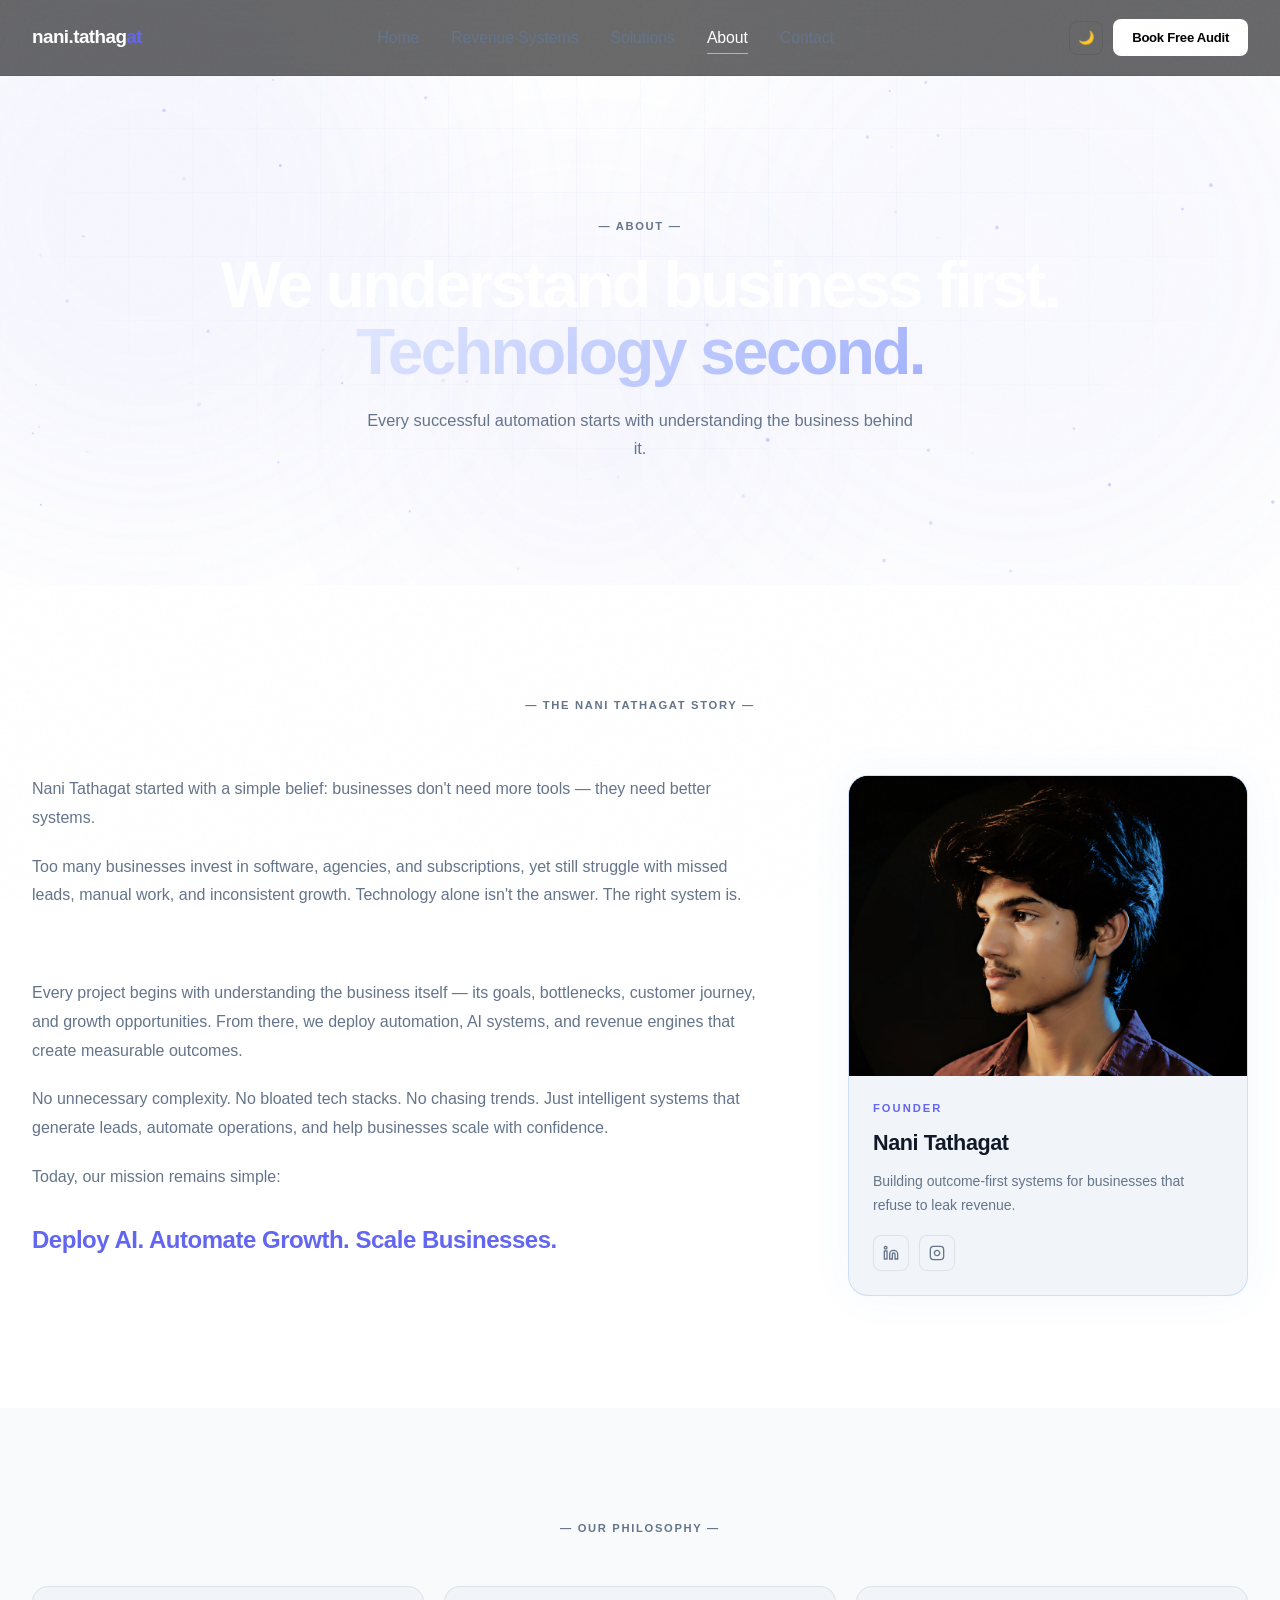
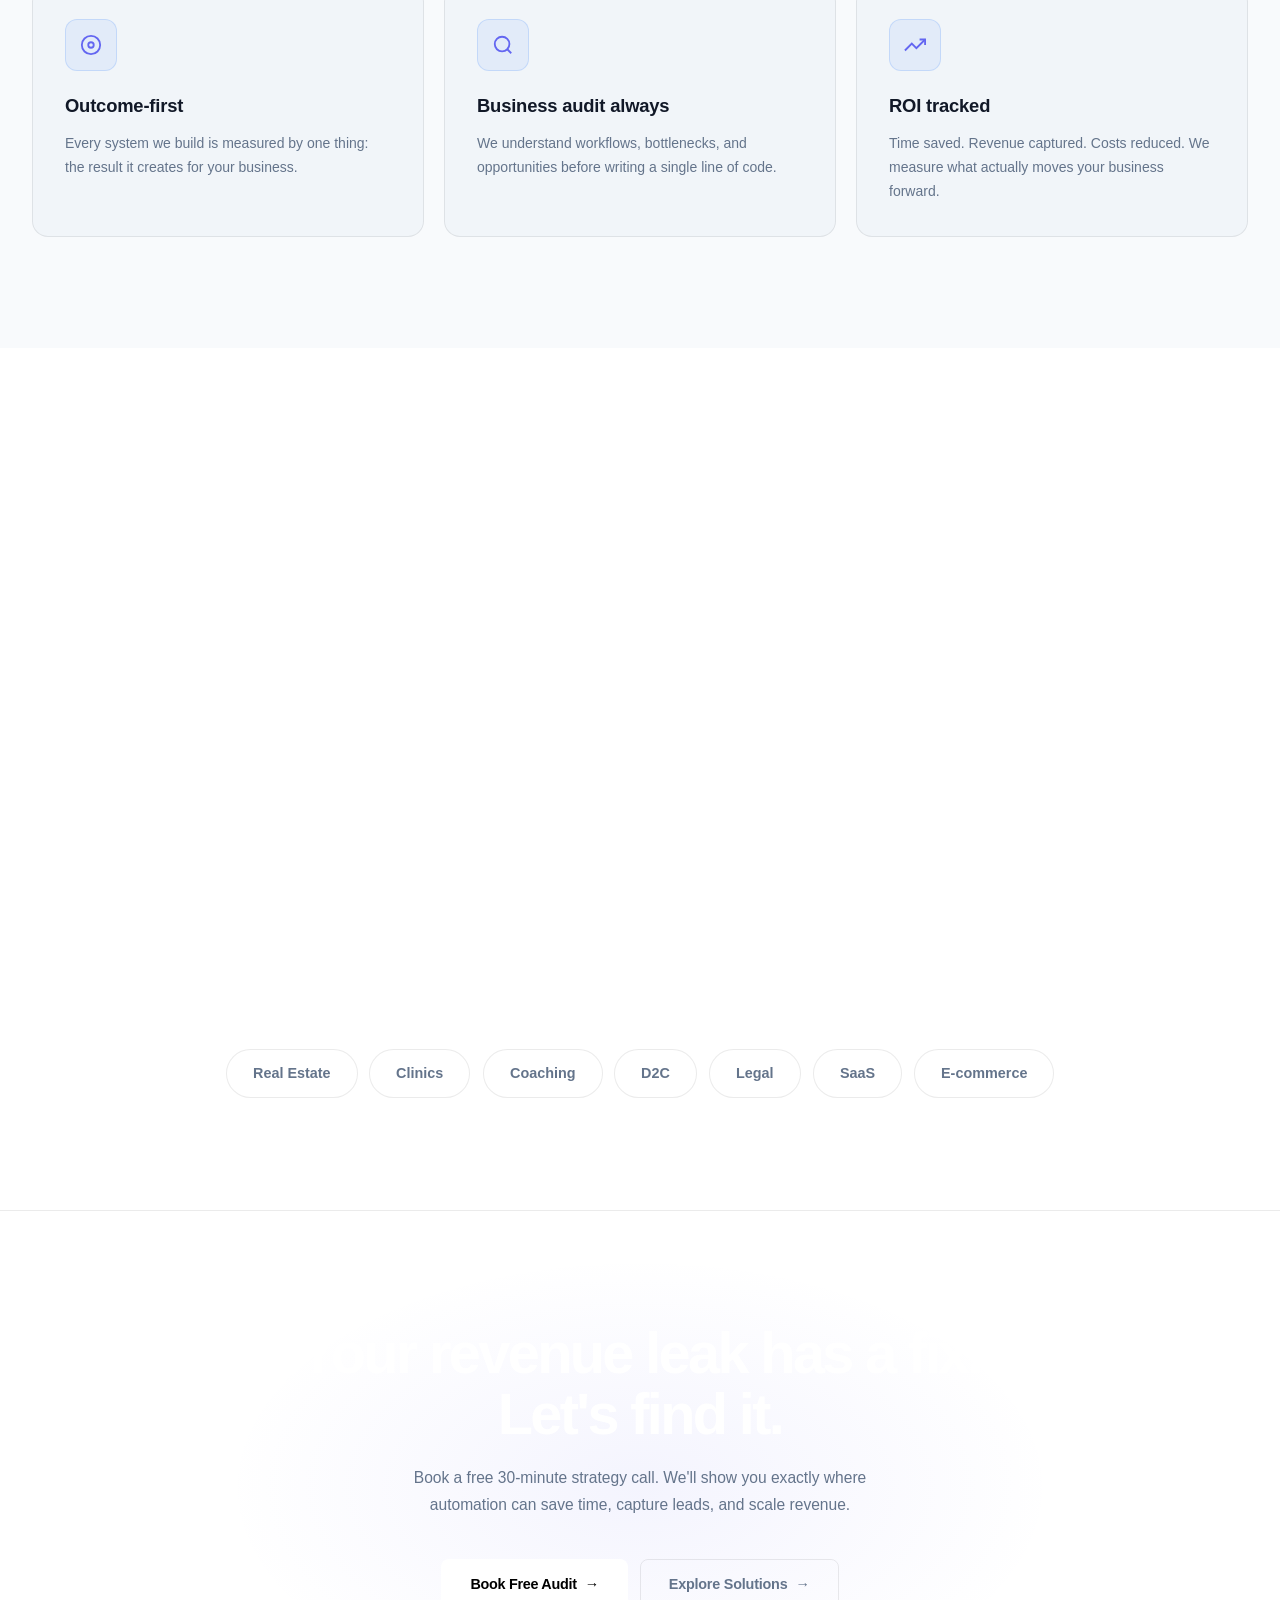
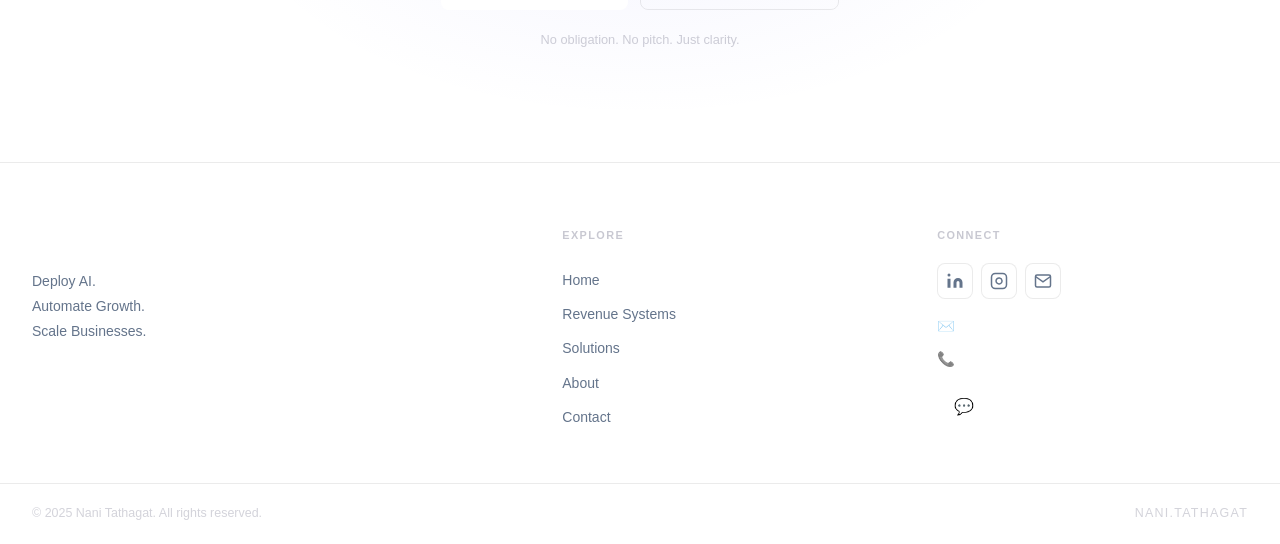
==== commit a1005f34: "add light theme" ====
--- a/about.html
+++ b/about.html
@@ -55,12 +55,12 @@
         <li><a href="contact.html" class="nav-link">Contact</a></li>
       </ul>
       <div class="nav-right">
-        <!-- <button class="theme-toggle" id="themeToggle" aria-label="Toggle theme">
+        <button class="theme-toggle" id="themeToggle" aria-label="Toggle theme">
           <svg width="18" height="18" viewBox="0 0 24 24" fill="none" stroke="currentColor" stroke-width="2">
             <circle cx="12" cy="12" r="4"/>
             <path d="M12 2v2M12 20v2M4.93 4.93l1.41 1.41M17.66 17.66l1.41 1.41M2 12h2M20 12h2M6.34 17.66l-1.41 1.41M19.07 4.93l-1.41 1.41"/>
           </svg>
-        </button> -->
+        </button>
         <a href="contact.html" class="btn-audit-nav">Book Free Audit</a>
         <button class="hamburger" id="hamburger" aria-label="Menu">
           <span></span><span></span><span></span>
--- a/assets/css/style.css
+++ b/assets/css/style.css
@@ -46,6 +46,9 @@
   overflow-x: hidden;
   -webkit-font-smoothing: antialiased;
   -moz-osx-font-smoothing: grayscale;
+  transition:
+    background-color .3s ease,
+    color .3s ease;
 }
 
 a {
@@ -99,6 +102,14 @@
   -webkit-backdrop-filter: blur(28px) saturate(1.6);
   border-bottom: 1px solid var(--border);
   transition: background var(--transition), border-color var(--transition), box-shadow var(--transition);
+  [data-theme="light"] .navbar {
+  background: rgba(255,255,255,.85);
+  border-bottom: 1px solid rgba(0,0,0,.08);
+}
+
+[data-theme="light"] .navbar.scrolled {
+  background: rgba(255,255,255,.95);
+}
 }
 
 .navbar.scrolled {
@@ -2746,5 +2757,48 @@
   box-shadow: 0 0 20px rgba(129,140,248,0.15);
 }
 
-/* View Example Scenario */
-
+:root {
+  --bg: #050508;
+  --bg-card: #08080f;
+  --bg-card2: #0d0d16;
+  --text: #FFFFFF;
+  --muted: #8b8b9e;
+}
+
+/* LIGHT MODE */
+
+[data-theme="light"] {
+  --bg: #ffffff;
+  --bg-card: #f8fafc;
+  --bg-card2: #f1f5f9;
+
+  --text: #111827;
+
+  --muted: #64748b;
+  --muted-bright: #475569;
+
+  --border: rgba(0,0,0,0.08);
+  --border-blue: rgba(99,102,241,0.25);
+
+  --glow: rgba(99,102,241,0.08);
+
+  --shadow-card:
+      0 4px 20px rgba(0,0,0,0.08);
+
+  --shadow-hover:
+      0 10px 30px rgba(0,0,0,0.12);
+}
+
+
+[data-theme="light"] .problem-card,
+[data-theme="light"] .solution-card,
+[data-theme="light"] .system-card,
+[data-theme="light"] .acc-item,
+[data-theme="light"] .why-card,
+[data-theme="light"] .form-card {
+
+    background: #ffffff;
+
+    border-color:
+    rgba(0,0,0,.08);
+}
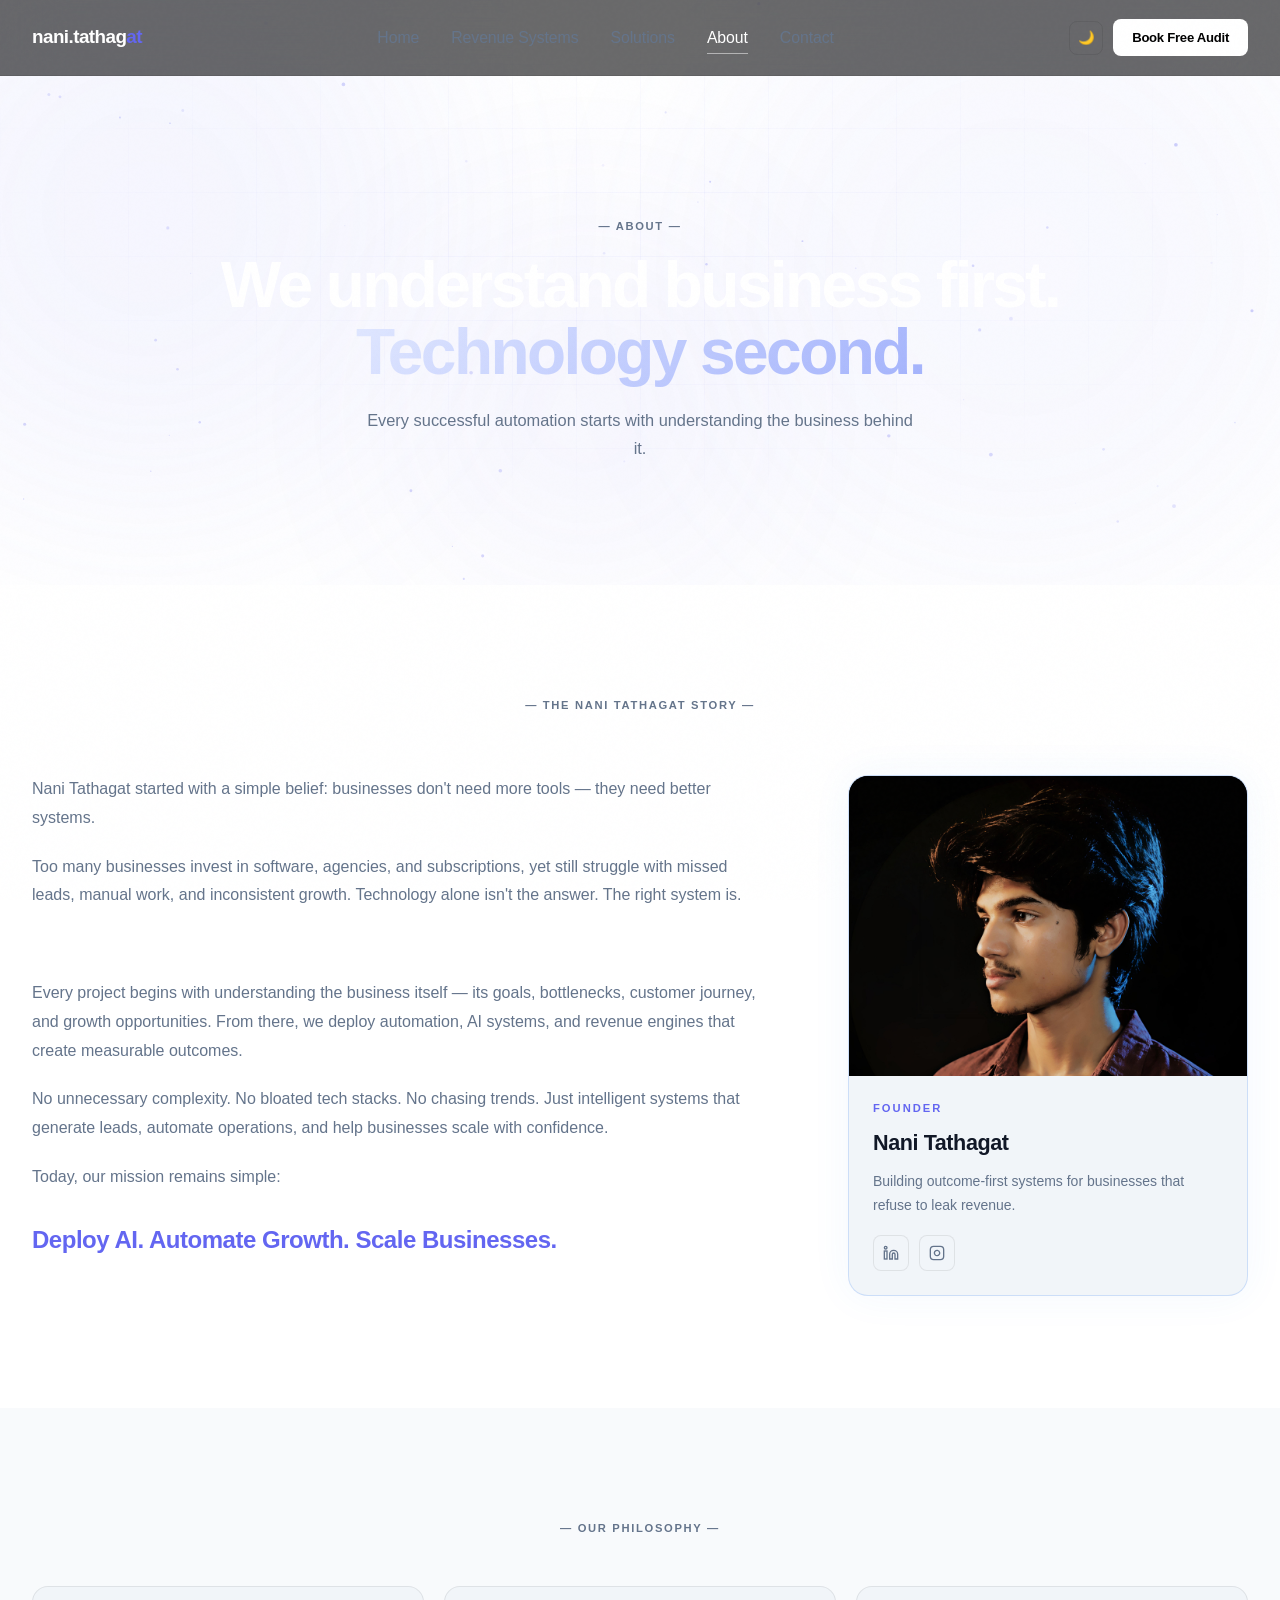
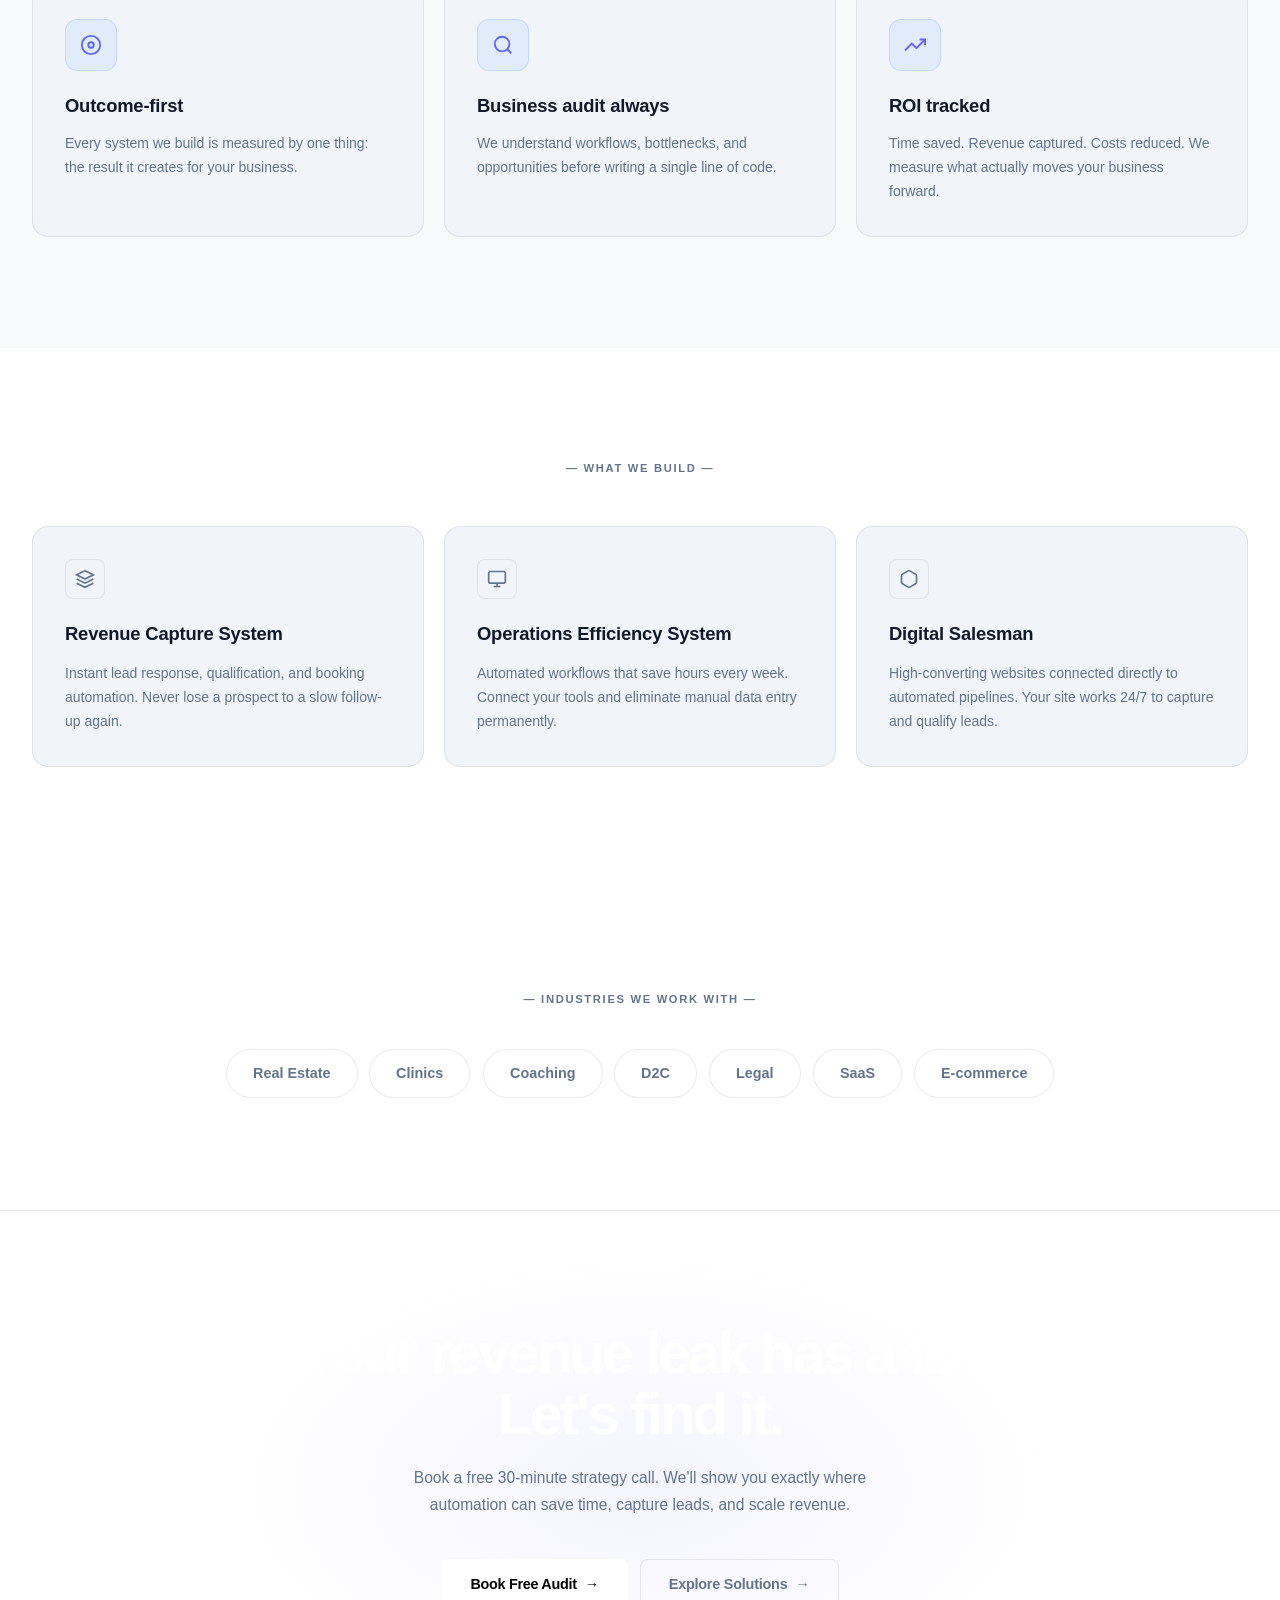
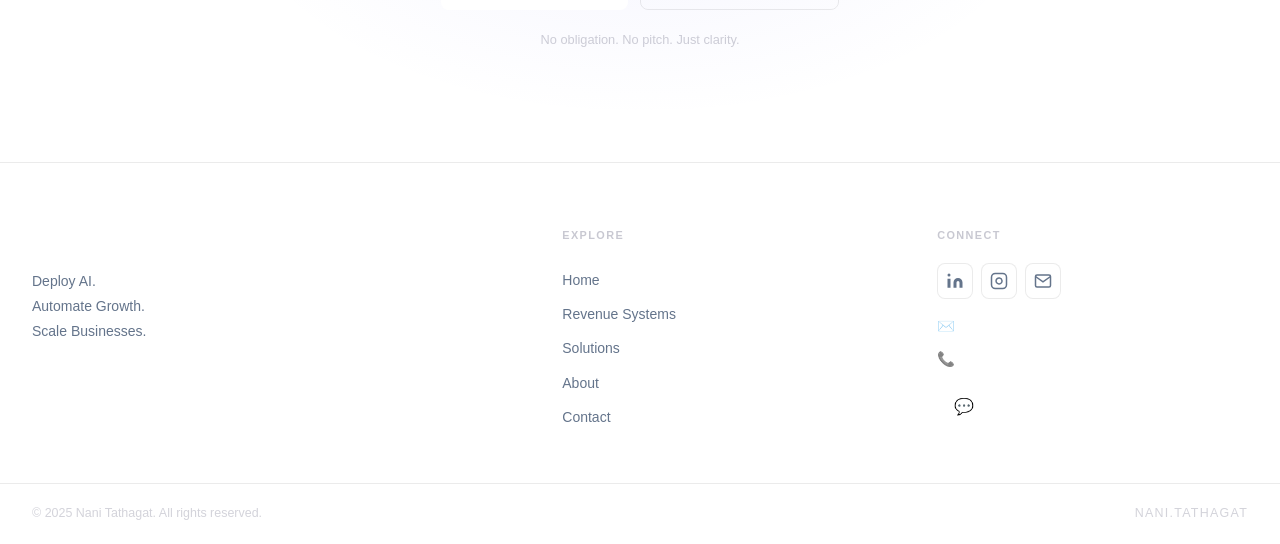
==== commit aa2a3f25: "add emailid" ====
--- a/about.html
+++ b/about.html
@@ -257,7 +257,7 @@
               <line x1="17.5" y1="6.5" x2="17.51" y2="6.5" />
             </svg>
           </a>
-          <a href="mailto:hello@nanitathagat.com" class="social-btn" aria-label="Email">
+          <a href="mailto:allabasha.in@gmail.com" class="social-btn" aria-label="Email">
             <svg width="18" height="18" fill="none" stroke="currentColor" stroke-width="2" viewBox="0 0 24 24">
               <path d="M4 4h16c1.1 0 2 .9 2 2v12c0 1.1-.9 2-2 2H4c-1.1 0-2-.9-2-2V6c0-1.1.9-2 2-2z" />
               <polyline points="22,6 12,13 2,6" />
@@ -265,7 +265,7 @@
           </a>
         </div>
         <p class="footer-email">
-          ✉️ #
+          ✉️ allabasha.in@gmail.com
         </p>
 
         <p class="footer-phone">
